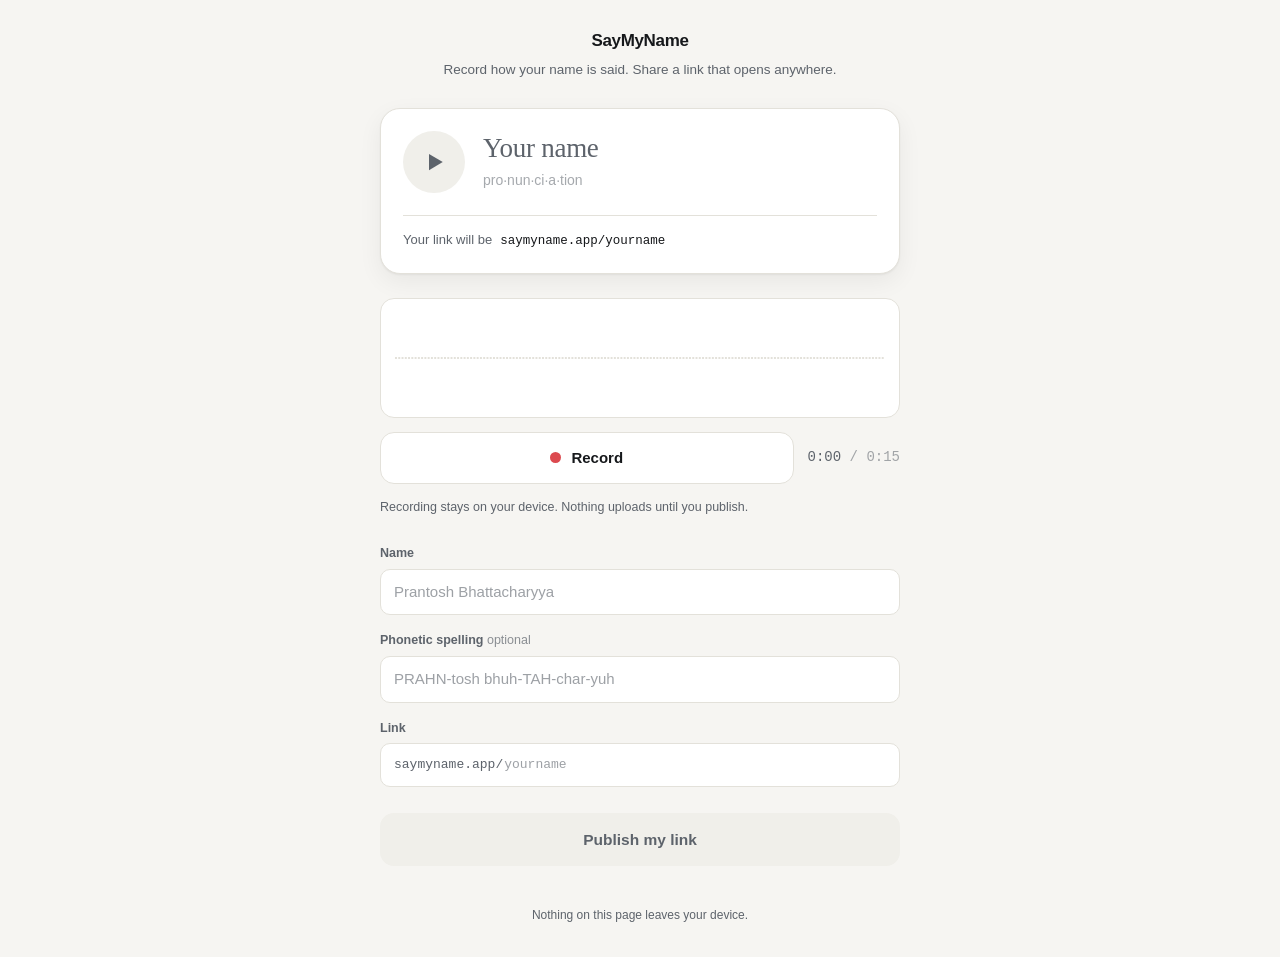
==== index.html @ 88cb08cd "Initial commit: SayMyName studio A static recording studio for name-pronunciation cards. Record, lis" ====
<!doctype html>
<html lang="en">
<head>
<meta charset="utf-8">
<meta name="viewport" content="width=device-width, initial-scale=1, viewport-fit=cover">
<title>SayMyName — say my name, properly</title>
<meta name="description" content="Record how your name is said. Share it as a link that opens anywhere.">
<link rel="stylesheet" href="styles.css">
</head>
<body>

<header class="topbar">
  <div class="wordmark">SayMyName</div>
  <p class="tagline">Record how your name is said. Share a link that opens anywhere.</p>
</header>

<main class="wrap">

  <!-- ── The artifact: what the recipient sees ─────────────────────── -->
  <section class="card" id="card" aria-label="Preview of your name card">
    <button class="card-play" id="cardPlay" type="button" aria-label="Play name" disabled>
      <svg viewBox="0 0 24 24" class="ic-play" aria-hidden="true"><path d="M8 5.5v13l11-6.5z"/></svg>
      <svg viewBox="0 0 24 24" class="ic-stop" aria-hidden="true"><rect x="7" y="7" width="10" height="10" rx="1.5"/></svg>
    </button>
    <div class="card-body">
      <div class="card-name" id="cardName">Your name</div>
      <div class="card-phonetic" id="cardPhonetic">pro·nun·ci·a·tion</div>
    </div>
    <div class="card-url">
      <span class="card-url-label">Your link will be</span>
      <span class="card-url-value">saymyname.app/<span id="cardSlug">yourname</span></span>
    </div>
  </section>

  <!-- ── The studio ────────────────────────────────────────────────── -->
  <section class="studio" aria-label="Recorder">

    <canvas id="wave" class="wave" height="120" aria-hidden="true"></canvas>

    <div class="transport">
      <button class="rec" id="recBtn" type="button">
        <span class="rec-dot" aria-hidden="true"></span>
        <span class="rec-label" id="recLabel">Record</span>
      </button>
      <div class="timer" id="timer">0:00 <span class="timer-max">/ 0:15</span></div>
    </div>

    <div class="takes" id="takes" hidden>
      <button class="ghost" id="playBtn" type="button">
        <svg viewBox="0 0 24 24" aria-hidden="true"><path d="M8 5.5v13l11-6.5z"/></svg>
        <span id="playLabel">Play</span>
      </button>
      <button class="ghost" id="discardBtn" type="button">
        <svg viewBox="0 0 24 24" aria-hidden="true"><path d="M6 7h12M9.5 7V5.5h5V7M8 7l.8 11.2a1.5 1.5 0 0 0 1.5 1.3h3.4a1.5 1.5 0 0 0 1.5-1.3L16 7" fill="none" stroke="currentColor" stroke-width="1.6" stroke-linecap="round"/></svg>
        <span>Discard</span>
      </button>
    </div>

    <p class="reassure">
      Recording stays on your device. Nothing uploads until you publish.
    </p>
  </section>

  <!-- ── The details ───────────────────────────────────────────────── -->
  <section class="fields" aria-label="Your details">
    <label class="field">
      <span class="field-label">Name</span>
      <input id="nameInput" type="text" placeholder="Prantosh Bhattacharyya" autocomplete="name" maxlength="60">
    </label>

    <label class="field">
      <span class="field-label">Phonetic spelling <em>optional</em></span>
      <input id="phoneticInput" type="text" placeholder="PRAHN-tosh bhuh-TAH-char-yuh" maxlength="80">
    </label>

    <label class="field">
      <span class="field-label">Link</span>
      <div class="slug-wrap">
        <span class="slug-prefix">saymyname.app/</span>
        <input id="slugInput" type="text" placeholder="yourname" maxlength="40" spellcheck="false" autocapitalize="off">
      </div>
    </label>
  </section>

  <div class="publish-row">
    <button class="publish" id="publishBtn" type="button" disabled>Publish my link</button>
  </div>

</main>

<footer class="foot">Nothing on this page leaves your device.</footer>

<!-- ── Publish modal ───────────────────────────────────────────────── -->
<div class="scrim" id="scrim" hidden>
  <div class="modal" role="dialog" aria-modal="true" aria-labelledby="modalTitle">
    <button class="modal-x" id="modalX" type="button" aria-label="Close">&times;</button>
    <h2 id="modalTitle">Claim your link</h2>
    <p class="modal-sub">One account keeps <strong id="modalSlug">saymyname.app/yourname</strong> yours, so you can re-record later.</p>

    <div class="providers">
      <button class="provider" type="button" data-provider="Apple">Continue with Apple</button>
      <button class="provider" type="button" data-provider="Google">Continue with Google</button>
      <button class="provider" type="button" data-provider="Email">Continue with email</button>
    </div>

    <p class="modal-note">Your recording stays on this device until you publish.</p>
    <button class="modal-back" id="modalBack" type="button">Not yet — keep listening</button>
  </div>
</div>

<div class="toast" id="toast" role="status" aria-live="polite" hidden></div>

<script src="app.js"></script>
</body>
</html>
---- styles.css ----
/* ── tokens ─────────────────────────────────────────────────────────── */
:root{
  --bg:#f6f5f2;
  --surface:#ffffff;
  --surface-2:#f0efea;
  --ink:#16181b;
  --ink-2:#5d636b;
  --line:#e3e1da;
  --green:#15a34a;
  --green-soft:#d6f0e0;
  --red:#dc4a4f;
  --shadow:0 1px 2px rgba(16,18,20,.05), 0 8px 24px rgba(16,18,20,.06);
  --radius:14px;
}
@media (prefers-color-scheme: dark){
  :root{
    --bg:#0d0e10;
    --surface:#17191d;
    --surface-2:#1f2227;
    --ink:#ececed;
    --ink-2:#9aa0a8;
    --line:#2a2e34;
    --green:#32c46b;
    --green-soft:#16321f;
    --red:#ef5c60;
    --shadow:0 1px 2px rgba(0,0,0,.4), 0 10px 30px rgba(0,0,0,.35);
  }
}

*{box-sizing:border-box}
html{-webkit-text-size-adjust:100%}
body{
  margin:0;
  background:var(--bg);
  color:var(--ink);
  font:15px/1.5 ui-sans-serif,-apple-system,BlinkMacSystemFont,"Segoe UI",Roboto,sans-serif;
  -webkit-font-smoothing:antialiased;
}

/* ── header ─────────────────────────────────────────────────────────── */
.topbar{padding:28px 20px 4px;text-align:center}
.wordmark{
  font-weight:640;letter-spacing:-.02em;font-size:17px;
}
.tagline{margin:6px 0 0;color:var(--ink-2);font-size:13.5px}

.wrap{max-width:560px;margin:0 auto;padding:24px 20px 40px}

/* ── the card (the artifact) ────────────────────────────────────────── */
.card{
  background:var(--surface);
  border:1px solid var(--line);
  border-radius:20px;
  box-shadow:var(--shadow);
  padding:22px;
  display:grid;
  grid-template-columns:auto 1fr;
  gap:18px;
  align-items:center;
}
.card-play{
  width:62px;height:62px;flex:none;
  border:0;border-radius:50%;
  background:var(--green);
  color:#fff;
  display:grid;place-items:center;
  cursor:pointer;
  transition:transform .12s ease, opacity .15s ease;
}
.card-play:hover:not(:disabled){transform:scale(1.04)}
.card-play:active:not(:disabled){transform:scale(.97)}
.card-play:disabled{background:var(--surface-2);color:var(--ink-2);cursor:default}
.card-play svg{width:30px;height:30px;fill:currentColor}
.card-play .ic-stop{display:none}
.card-play.playing .ic-play{display:none}
.card-play.playing .ic-stop{display:block}

.card-body{min-width:0}
.card-name{
  font-family:Georgia,"Iowan Old Style","Times New Roman",serif;
  font-size:27px;line-height:1.18;letter-spacing:-.01em;
  overflow-wrap:break-word;
}
.card-name.empty{color:var(--ink-2)}
.card-phonetic{
  margin-top:5px;color:var(--ink-2);font-size:14px;
  overflow-wrap:break-word;
}
.card-phonetic.empty{opacity:.55}

.card-url{
  grid-column:1 / -1;
  border-top:1px solid var(--line);
  margin-top:4px;padding-top:14px;
  display:flex;flex-wrap:wrap;gap:4px 8px;align-items:baseline;
  font-size:13px;
}
.card-url-label{color:var(--ink-2)}
.card-url-value{font-family:ui-monospace,SFMono-Regular,Menlo,monospace;font-size:12.5px}

/* ── studio ─────────────────────────────────────────────────────────── */
.studio{margin-top:24px}
.wave{
  display:block;width:100%;height:120px;
  background:var(--surface);
  border:1px solid var(--line);
  border-radius:var(--radius);
}

.transport{
  margin-top:14px;
  display:flex;align-items:center;gap:14px;
}
.rec{
  flex:1;
  display:flex;align-items:center;justify-content:center;gap:10px;
  padding:14px 18px;
  border:1px solid var(--line);
  border-radius:var(--radius);
  background:var(--surface);
  color:var(--ink);
  font:inherit;font-weight:560;
  cursor:pointer;
  transition:border-color .15s ease, background .15s ease;
}
.rec:hover{border-color:var(--ink-2)}
.rec-dot{width:11px;height:11px;border-radius:50%;background:var(--red)}
.rec.recording{border-color:var(--red)}
.rec.recording .rec-dot{animation:pulse 1.1s ease-in-out infinite}
@keyframes pulse{50%{opacity:.25}}

.timer{
  font-family:ui-monospace,SFMono-Regular,Menlo,monospace;
  font-size:14px;color:var(--ink-2);font-variant-numeric:tabular-nums;
}
.timer-max{opacity:.55}

.takes{margin-top:12px;display:flex;gap:10px}
.ghost{
  display:inline-flex;align-items:center;gap:7px;
  padding:9px 14px;
  border:1px solid var(--line);border-radius:10px;
  background:transparent;color:var(--ink);
  font:inherit;font-size:14px;cursor:pointer;
  transition:border-color .15s ease,color .15s ease;
}
.ghost:hover{border-color:var(--ink-2)}
.ghost svg{width:17px;height:17px;fill:currentColor}
#discardBtn:hover{color:var(--red);border-color:var(--red)}

.reassure{
  margin:14px 0 0;color:var(--ink-2);font-size:12.5px;line-height:1.45;
}

/* ── fields ─────────────────────────────────────────────────────────── */
.fields{margin-top:28px;display:grid;gap:16px}
.field{display:block}
.field-label{
  display:block;margin-bottom:6px;
  font-size:12.5px;font-weight:560;color:var(--ink-2);
}
.field-label em{font-style:normal;font-weight:400;opacity:.7}
.field input{
  width:100%;
  padding:11px 13px;
  border:1px solid var(--line);border-radius:10px;
  background:var(--surface);color:var(--ink);
  font:inherit;
}
.field input:focus{outline:2px solid var(--green);outline-offset:-1px;border-color:transparent}
.field input::placeholder{color:var(--ink-2);opacity:.6}

.slug-wrap{
  display:flex;align-items:center;
  border:1px solid var(--line);border-radius:10px;
  background:var(--surface);
  overflow:hidden;
}
.slug-wrap:focus-within{outline:2px solid var(--green);outline-offset:-1px}
.slug-prefix{
  padding:11px 0 11px 13px;color:var(--ink-2);
  font-family:ui-monospace,SFMono-Regular,Menlo,monospace;font-size:13px;
  white-space:nowrap;
}
.slug-wrap input{
  border:0;background:transparent;border-radius:0;
  padding-left:1px;
  font-family:ui-monospace,SFMono-Regular,Menlo,monospace;font-size:13px;
}
.slug-wrap input:focus{outline:none}

/* ── publish ────────────────────────────────────────────────────────── */
.publish-row{margin-top:26px}
.publish{
  width:100%;padding:15px;
  border:0;border-radius:var(--radius);
  background:var(--green);color:#fff;
  font:inherit;font-size:15.5px;font-weight:600;
  cursor:pointer;
  transition:opacity .15s ease,transform .12s ease;
}
.publish:hover:not(:disabled){transform:translateY(-1px)}
.publish:disabled{background:var(--surface-2);color:var(--ink-2);cursor:not-allowed}

.foot{
  text-align:center;color:var(--ink-2);font-size:12px;
  padding:0 20px 34px;
}

/* ── modal ──────────────────────────────────────────────────────────── */
.scrim{
  position:fixed;inset:0;z-index:40;
  background:rgba(10,11,13,.5);
  backdrop-filter:blur(3px);
  display:grid;place-items:center;
  padding:20px;
  animation:fade .15s ease;
}
@keyframes fade{from{opacity:0}}
.modal{
  position:relative;
  width:100%;max-width:380px;
  background:var(--surface);
  border:1px solid var(--line);
  border-radius:18px;
  box-shadow:var(--shadow);
  padding:26px 24px 20px;
  animation:rise .18s cubic-bezier(.2,.7,.3,1);
}
@keyframes rise{from{transform:translateY(10px);opacity:0}}
.modal-x{
  position:absolute;top:10px;right:12px;
  width:32px;height:32px;
  border:0;background:transparent;color:var(--ink-2);
  font-size:24px;line-height:1;cursor:pointer;border-radius:8px;
}
.modal-x:hover{color:var(--ink);background:var(--surface-2)}
.modal h2{margin:0;font-size:19px;letter-spacing:-.01em}
.modal-sub{margin:8px 0 20px;color:var(--ink-2);font-size:13.5px;line-height:1.5}
.modal-sub strong{
  color:var(--ink);font-weight:560;
  font-family:ui-monospace,SFMono-Regular,Menlo,monospace;font-size:12.5px;
}
.providers{display:grid;gap:9px}
.provider{
  padding:12px;
  border:1px solid var(--line);border-radius:10px;
  background:var(--surface);color:var(--ink);
  font:inherit;font-size:14.5px;font-weight:520;cursor:pointer;
  transition:border-color .15s ease;
}
.provider:hover{border-color:var(--ink-2)}
.modal-note{
  margin:14px 0 0;text-align:center;
  color:var(--ink-2);font-size:12px;
}
.modal-back{
  display:block;width:100%;margin-top:14px;padding:8px;
  border:0;background:transparent;color:var(--ink-2);
  font:inherit;font-size:13.5px;cursor:pointer;border-radius:8px;
}
.modal-back:hover{color:var(--ink)}

/* ── toast ──────────────────────────────────────────────────────────── */
.toast{
  position:fixed;left:50%;bottom:26px;transform:translateX(-50%) translateY(8px);
  z-index:60;
  max-width:calc(100vw - 40px);
  padding:11px 16px;
  border-radius:11px;
  background:var(--ink);color:var(--bg);
  font-size:13.5px;
  box-shadow:var(--shadow);
  opacity:0;transition:opacity .18s ease, transform .18s ease;
  pointer-events:none;
}
.toast.show{opacity:1;transform:translateX(-50%) translateY(0)}

@media (max-width:420px){
  .card{padding:18px;gap:14px}
  .card-name{font-size:23px}
  .card-play{width:54px;height:54px}
}

/* author `display` beats the UA [hidden] rule — restate it explicitly */
.scrim[hidden],
.takes[hidden],
.toast[hidden]{display:none}
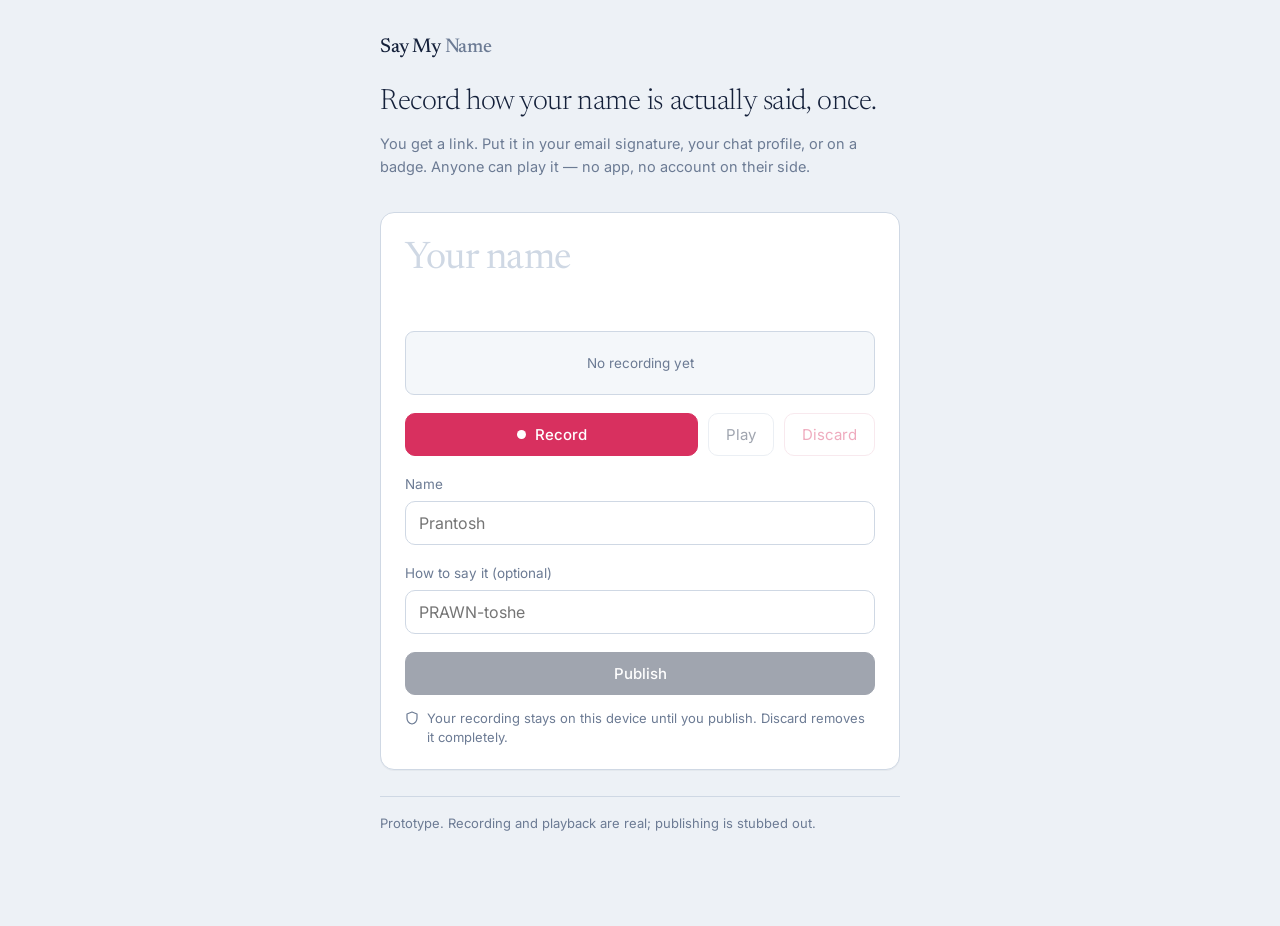
==== commit 8098435c: "Rebuild on the artifact version, and fix recording properly The earlier split-file build was replace" ====
--- a/index.html
+++ b/index.html
@@ -1,115 +1,578 @@
-<!doctype html>
+<!DOCTYPE html>
 <html lang="en">
 <head>
 <meta charset="utf-8">
-<meta name="viewport" content="width=device-width, initial-scale=1, viewport-fit=cover">
-<title>SayMyName — say my name, properly</title>
-<meta name="description" content="Record how your name is said. Share it as a link that opens anywhere.">
-<link rel="stylesheet" href="styles.css">
+<meta name="viewport" content="width=device-width, initial-scale=1">
+<title>Say My Name</title>
+<link rel="preconnect" href="https://fonts.googleapis.com">
+<link rel="preconnect" href="https://fonts.gstatic.com" crossorigin>
+<link href="https://fonts.googleapis.com/css2?family=Newsreader:opsz,wght@6..72,300;6..72,400;6..72,500&family=Inter:wght@400;500;600&display=swap" rel="stylesheet">
+<style>
+  :root{
+    --paper:#EDF1F6;
+    --ink:#14203A;
+    --ink-soft:#6C7B94;
+    --line:#CFD8E4;
+    --rec:#D8305F;
+    --live:#2E9C87;
+    --card:#FFFFFF;
+    --radius:14px;
+  }
+  *{box-sizing:border-box}
+  html,body{margin:0;padding:0}
+  body{
+    background:var(--paper);
+    color:var(--ink);
+    font-family:Inter,-apple-system,BlinkMacSystemFont,"Segoe UI",sans-serif;
+    font-size:16px;
+    line-height:1.55;
+    -webkit-font-smoothing:antialiased;
+    display:flex;
+    justify-content:center;
+    padding:32px 20px 80px;
+  }
+  .wrap{width:100%;max-width:520px}
+
+  header{margin-bottom:34px}
+  .mark{
+    font-family:Newsreader,Georgia,serif;
+    font-size:20px;
+    font-weight:500;
+    letter-spacing:-0.01em;
+  }
+  .mark span{color:var(--ink-soft)}
+  .lede{
+    font-family:Newsreader,Georgia,serif;
+    font-size:29px;
+    line-height:1.25;
+    font-weight:300;
+    margin:22px 0 0;
+    letter-spacing:-0.015em;
+    max-width:19em;
+  }
+  .sub{color:var(--ink-soft);font-size:14.5px;margin-top:12px;max-width:34em}
+
+  /* ---- the card being made ---- */
+  .card{
+    background:var(--card);
+    border:1px solid var(--line);
+    border-radius:var(--radius);
+    padding:26px 24px 22px;
+    box-shadow:0 1px 0 rgba(20,32,58,.04);
+  }
+  .card-name{
+    font-family:Newsreader,Georgia,serif;
+    font-size:38px;
+    line-height:1.1;
+    font-weight:400;
+    letter-spacing:-0.02em;
+    word-break:break-word;
+    min-height:42px;
+  }
+  .card-name.empty{color:var(--line)}
+  .card-phon{
+    font-size:15px;
+    color:var(--ink-soft);
+    margin-top:7px;
+    font-variant-numeric:tabular-nums;
+    min-height:23px;
+  }
+
+  /* ---- waveform ---- */
+  .wave-slot{
+    margin-top:20px;
+    height:64px;
+    border-radius:9px;
+    background:#F4F7FA;
+    border:1px solid var(--line);
+    display:flex;
+    align-items:center;
+    justify-content:center;
+    overflow:hidden;
+    position:relative;
+  }
+  canvas{display:block;width:100%;height:100%}
+  .wave-hint{
+    position:absolute;
+    font-size:13.5px;
+    color:var(--ink-soft);
+    padding:0 14px;
+    text-align:center;
+    line-height:1.35;
+  }
+  .timer{
+    position:absolute;right:11px;bottom:7px;
+    font-size:12px;color:var(--rec);
+    font-variant-numeric:tabular-nums;
+    opacity:0;transition:opacity .18s;
+  }
+  .timer.on{opacity:1}
+  .timer.done{color:var(--ink-soft)}
+
+  /* ---- controls ---- */
+  .row{display:flex;gap:10px;margin-top:18px;flex-wrap:wrap}
+  button{
+    font-family:inherit;font-size:15px;
+    border-radius:10px;
+    border:1px solid var(--line);
+    background:#fff;color:var(--ink);
+    padding:11px 17px;
+    cursor:pointer;
+    transition:background .14s,border-color .14s,transform .05s;
+  }
+  button:hover:not(:disabled){background:#F4F7FA}
+  button:active:not(:disabled){transform:translateY(1px)}
+  button:disabled{opacity:.4;cursor:default}
+  button:focus-visible{outline:2px solid var(--ink);outline-offset:2px}
+
+  .primary{
+    background:var(--ink);color:#fff;border-color:var(--ink);
+    flex:1;min-width:150px;font-weight:500;
+  }
+  .primary:hover:not(:disabled){background:#1E2E4E}
+  .rec{
+    background:var(--rec);border-color:var(--rec);color:#fff;
+    flex:1;min-width:150px;font-weight:500;
+    display:flex;align-items:center;justify-content:center;gap:9px;
+  }
+  .rec:hover:not(:disabled){background:#C22954}
+  .dot{width:9px;height:9px;border-radius:50%;background:#fff}
+  .rec.live .dot{animation:pulse 1.1s ease-in-out infinite}
+  @keyframes pulse{0%,100%{opacity:1}50%{opacity:.25}}
+  @media (prefers-reduced-motion:reduce){.rec.live .dot{animation:none}}
+  .quiet{color:var(--ink-soft)}
+  .danger{color:var(--rec);border-color:#EFC9D5}
+  .danger:hover:not(:disabled){background:#FDF2F5}
+
+  /* ---- fields ---- */
+  .field{margin-top:18px}
+  label{display:block;font-size:13.5px;color:var(--ink-soft);margin-bottom:6px}
+  input{
+    width:100%;font-family:inherit;font-size:16px;color:var(--ink);
+    padding:11px 13px;border:1px solid var(--line);border-radius:10px;
+    background:#fff;
+  }
+  input:focus{outline:2px solid var(--ink);outline-offset:-1px;border-color:transparent}
+  .assure{
+    font-size:13px;color:var(--ink-soft);margin-top:14px;
+    display:flex;gap:8px;align-items:flex-start;line-height:1.45;
+  }
+  .assure svg{flex:none;margin-top:2px}
+
+  .note{
+    margin-top:26px;font-size:13px;color:var(--ink-soft);
+    border-top:1px solid var(--line);padding-top:16px;
+  }
+  .toast{
+    position:fixed;left:50%;bottom:26px;transform:translateX(-50%) translateY(14px);
+    background:var(--ink);color:#fff;font-size:14px;
+    padding:11px 18px;border-radius:10px;
+    opacity:0;pointer-events:none;transition:opacity .2s,transform .2s;
+    max-width:90vw;text-align:center;
+  }
+  .toast.on{opacity:1;transform:translateX(-50%) translateY(0)}
+
+  /* ---- modal ---- */
+  .scrim{
+    position:fixed;inset:0;background:rgba(20,32,58,.42);
+    display:none;align-items:center;justify-content:center;padding:20px;
+  }
+  .scrim.on{display:flex}
+  .modal{
+    background:#fff;border-radius:var(--radius);
+    max-width:400px;width:100%;padding:26px 24px 22px;position:relative;
+  }
+  .modal h2{
+    font-family:Newsreader,Georgia,serif;font-weight:400;
+    font-size:25px;margin:0 0 8px;letter-spacing:-0.015em;
+  }
+  .modal p{margin:0;color:var(--ink-soft);font-size:14.5px}
+  .close{
+    position:absolute;top:12px;right:12px;
+    border:none;background:none;font-size:20px;color:var(--ink-soft);
+    padding:6px 10px;line-height:1;border-radius:8px;
+  }
+  .oauth{display:flex;flex-direction:column;gap:9px;margin-top:20px}
+  .oauth button{width:100%;text-align:center;font-weight:500}
+  .slug{
+    font-family:Newsreader,Georgia,serif;font-size:19px;
+    background:#F4F7FA;border:1px solid var(--line);border-radius:9px;
+    padding:11px 13px;margin-top:16px;word-break:break-all;
+  }
+  .slug em{font-style:normal;color:var(--ink-soft)}
+</style>
 </head>
 <body>
-
-<header class="topbar">
-  <div class="wordmark">SayMyName</div>
-  <p class="tagline">Record how your name is said. Share a link that opens anywhere.</p>
-</header>
-
-<main class="wrap">
-
-  <!-- ── The artifact: what the recipient sees ─────────────────────── -->
-  <section class="card" id="card" aria-label="Preview of your name card">
-    <button class="card-play" id="cardPlay" type="button" aria-label="Play name" disabled>
-      <svg viewBox="0 0 24 24" class="ic-play" aria-hidden="true"><path d="M8 5.5v13l11-6.5z"/></svg>
-      <svg viewBox="0 0 24 24" class="ic-stop" aria-hidden="true"><rect x="7" y="7" width="10" height="10" rx="1.5"/></svg>
-    </button>
-    <div class="card-body">
-      <div class="card-name" id="cardName">Your name</div>
-      <div class="card-phonetic" id="cardPhonetic">pro·nun·ci·a·tion</div>
-    </div>
-    <div class="card-url">
-      <span class="card-url-label">Your link will be</span>
-      <span class="card-url-value">saymyname.app/<span id="cardSlug">yourname</span></span>
-    </div>
-  </section>
-
-  <!-- ── The studio ────────────────────────────────────────────────── -->
-  <section class="studio" aria-label="Recorder">
-
-    <canvas id="wave" class="wave" height="120" aria-hidden="true"></canvas>
-
-    <div class="transport">
-      <button class="rec" id="recBtn" type="button">
-        <span class="rec-dot" aria-hidden="true"></span>
-        <span class="rec-label" id="recLabel">Record</span>
-      </button>
-      <div class="timer" id="timer">0:00 <span class="timer-max">/ 0:15</span></div>
-    </div>
-
-    <div class="takes" id="takes" hidden>
-      <button class="ghost" id="playBtn" type="button">
-        <svg viewBox="0 0 24 24" aria-hidden="true"><path d="M8 5.5v13l11-6.5z"/></svg>
-        <span id="playLabel">Play</span>
-      </button>
-      <button class="ghost" id="discardBtn" type="button">
-        <svg viewBox="0 0 24 24" aria-hidden="true"><path d="M6 7h12M9.5 7V5.5h5V7M8 7l.8 11.2a1.5 1.5 0 0 0 1.5 1.3h3.4a1.5 1.5 0 0 0 1.5-1.3L16 7" fill="none" stroke="currentColor" stroke-width="1.6" stroke-linecap="round"/></svg>
-        <span>Discard</span>
-      </button>
-    </div>
-
-    <p class="reassure">
-      Recording stays on your device. Nothing uploads until you publish.
-    </p>
-  </section>
-
-  <!-- ── The details ───────────────────────────────────────────────── -->
-  <section class="fields" aria-label="Your details">
-    <label class="field">
-      <span class="field-label">Name</span>
-      <input id="nameInput" type="text" placeholder="Prantosh Bhattacharyya" autocomplete="name" maxlength="60">
-    </label>
-
-    <label class="field">
-      <span class="field-label">Phonetic spelling <em>optional</em></span>
-      <input id="phoneticInput" type="text" placeholder="PRAHN-tosh bhuh-TAH-char-yuh" maxlength="80">
-    </label>
-
-    <label class="field">
-      <span class="field-label">Link</span>
-      <div class="slug-wrap">
-        <span class="slug-prefix">saymyname.app/</span>
-        <input id="slugInput" type="text" placeholder="yourname" maxlength="40" spellcheck="false" autocapitalize="off">
-      </div>
-    </label>
-  </section>
-
-  <div class="publish-row">
-    <button class="publish" id="publishBtn" type="button" disabled>Publish my link</button>
+<div class="wrap">
+
+  <header>
+    <div class="mark">Say My <span>Name</span></div>
+    <h1 class="lede">Record how your name is actually said, once.</h1>
+    <p class="sub">You get a link. Put it in your email signature, your chat profile, or on a badge. Anyone can play it — no app, no account on their side.</p>
+  </header>
+
+  <div class="card">
+    <div class="card-name empty" id="cardName">Your name</div>
+    <div class="card-phon" id="cardPhon"></div>
+
+    <div class="wave-slot">
+      <canvas id="wave" aria-hidden="true"></canvas>
+      <div class="wave-hint" id="waveHint">No recording yet</div>
+      <div class="timer" id="timer">0.0s</div>
+    </div>
+
+    <div class="row" id="controls">
+      <button class="rec" id="recBtn"><span class="dot"></span><span id="recLabel">Record</span></button>
+      <button id="playBtn" disabled>Play</button>
+      <button class="danger" id="discardBtn" disabled>Discard</button>
+    </div>
+
+    <div class="field">
+      <label for="nameIn">Name</label>
+      <input id="nameIn" placeholder="Prantosh" autocomplete="off">
+    </div>
+    <div class="field">
+      <label for="phonIn">How to say it (optional)</label>
+      <input id="phonIn" placeholder="PRAWN-toshe" autocomplete="off">
+    </div>
+
+    <div class="row">
+      <button class="primary" id="pubBtn" disabled>Publish</button>
+    </div>
+
+    <div class="assure">
+      <svg width="14" height="14" viewBox="0 0 14 14" fill="none" aria-hidden="true">
+        <path d="M7 1L12 3v4c0 3-2.2 5.3-5 6-2.8-.7-5-3-5-6V3l5-2z" stroke="#6C7B94" stroke-width="1.2" stroke-linejoin="round"/>
+      </svg>
+      <span>Your recording stays on this device until you publish. Discard removes it completely.</span>
+    </div>
   </div>
 
-</main>
-
-<footer class="foot">Nothing on this page leaves your device.</footer>
-
-<!-- ── Publish modal ───────────────────────────────────────────────── -->
-<div class="scrim" id="scrim" hidden>
-  <div class="modal" role="dialog" aria-modal="true" aria-labelledby="modalTitle">
-    <button class="modal-x" id="modalX" type="button" aria-label="Close">&times;</button>
-    <h2 id="modalTitle">Claim your link</h2>
-    <p class="modal-sub">One account keeps <strong id="modalSlug">saymyname.app/yourname</strong> yours, so you can re-record later.</p>
-
-    <div class="providers">
-      <button class="provider" type="button" data-provider="Apple">Continue with Apple</button>
-      <button class="provider" type="button" data-provider="Google">Continue with Google</button>
-      <button class="provider" type="button" data-provider="Email">Continue with email</button>
-    </div>
-
-    <p class="modal-note">Your recording stays on this device until you publish.</p>
-    <button class="modal-back" id="modalBack" type="button">Not yet — keep listening</button>
+  <p class="note">Prototype. Recording and playback are real; publishing is stubbed out.</p>
+</div>
+
+<div class="scrim" id="scrim">
+  <div class="modal" role="dialog" aria-modal="true" aria-labelledby="mTitle">
+    <button class="close" id="closeBtn" aria-label="Keep listening">&times;</button>
+    <h2 id="mTitle">Sign in to keep it</h2>
+    <p>Your recording uploads now and gets a permanent link. You can change or delete it any time.</p>
+    <div class="slug" id="slugPrev">sayit.link/<em>your-name</em></div>
+    <div class="oauth">
+      <button>Continue with Google</button>
+      <button>Continue with Apple</button>
+      <button class="quiet" id="keepBtn">Not yet — keep listening</button>
+    </div>
   </div>
 </div>
 
-<div class="toast" id="toast" role="status" aria-live="polite" hidden></div>
-
-<script src="app.js"></script>
+<div class="toast" id="toast"></div>
+
+<script>
+(function(){
+  const $ = id => document.getElementById(id);
+  const recBtn=$('recBtn'), recLabel=$('recLabel'), playBtn=$('playBtn'),
+        discardBtn=$('discardBtn'), pubBtn=$('pubBtn'), nameIn=$('nameIn'),
+        phonIn=$('phonIn'), cardName=$('cardName'), cardPhon=$('cardPhon'),
+        canvas=$('wave'), hint=$('waveHint'), timer=$('timer'),
+        scrim=$('scrim'), toastEl=$('toast');
+
+  const ctx = canvas.getContext('2d');
+  const CAP_S = 15, BARW = 3, GAP = 2;
+
+  let media, recorder, chunks=[], blob=null, url=null, audio=null;
+  let audioCtx, analyser, raf, playRaf, startAt=0, wallS=0;
+  let peaks=[], duration=0, playing=false;
+
+  function css(v){ return getComputedStyle(document.documentElement).getPropertyValue(v).trim(); }
+
+  /* ---- drawing ---------------------------------------------------- */
+
+  function fit(){
+    const r = canvas.getBoundingClientRect(), d = window.devicePixelRatio||1;
+    canvas.width = r.width*d; canvas.height = r.height*d;
+    ctx.setTransform(d,0,0,d,0,0);
+    redraw();
+  }
+  window.addEventListener('resize', fit);
+
+  function rounded(x,y,w,h,r){
+    if(ctx.roundRect){ ctx.beginPath(); ctx.roundRect(x,y,w,h,r); ctx.fill(); }
+    else ctx.fillRect(x,y,w,h);
+  }
+
+  // progress < 0 draws every bar in baseColor; otherwise bars left of the
+  // playhead are drawn in --live, so the sweep tracks the audio.
+  function bars(data, baseColor, progress){
+    const w = canvas.clientWidth, h = canvas.clientHeight;
+    ctx.clearRect(0,0,w,h);
+    if(!data.length) return;
+
+    const n = Math.max(1, Math.floor(w/(BARW+GAP)));
+    const step = data.length/n;
+    const playedTo = progress >= 0 ? progress*n : -1;
+    const live = css('--live');
+
+    for(let i=0;i<n;i++){
+      // max across the slice, so a short peak is never sampled past
+      let v=0;
+      const a=Math.floor(i*step), b=Math.max(a+1, Math.floor((i+1)*step));
+      for(let j=a;j<b && j<data.length;j++) if(data[j]>v) v=data[j];
+
+      const bh = Math.max(2, Math.min(h-8, v*(h-8)));
+      ctx.fillStyle = i < playedTo ? live : baseColor;
+      rounded(i*(BARW+GAP)+1, (h-bh)/2, BARW, bh, 1.5);
+    }
+  }
+
+  function redraw(){
+    if(!peaks.length) return;
+    if(recorder && recorder.state==='recording') bars(peaks, css('--rec'), -1);
+    else if(playing) sweep();
+    else bars(peaks, css('--ink-soft'), -1);
+  }
+
+  function clearCanvas(){ ctx.clearRect(0,0,canvas.clientWidth,canvas.clientHeight); }
+
+  /* ---- measuring the take itself ---------------------------------- */
+
+  // The bars drawn while recording come from the live mic — a meter, drawn on
+  // a wall clock. Once there is a file, measure that instead, so the picture
+  // and the sound are the same data.
+  async function measure(b){
+    let ac;
+    try{
+      ac = new (window.AudioContext||window.webkitAudioContext)();
+      const bytes = await b.arrayBuffer();
+      const decoded = await new Promise((res,rej)=>{
+        const maybe = ac.decodeAudioData(bytes, res, rej);   // older Safari is callback-only
+        if(maybe && maybe.then) maybe.then(res,rej);
+      });
+      const ch = decoded.getChannelData(0);
+      const n = 600;
+      const per = Math.max(1, Math.floor(ch.length/n));
+      const out = new Array(n);
+      let loudest = 0;
+      for(let i=0;i<n;i++){
+        let pk=0;
+        const s=i*per, e=Math.min(ch.length, s+per);
+        for(let j=s;j<e;j++){ const v = ch[j]<0 ? -ch[j] : ch[j]; if(v>pk) pk=v; }
+        out[i]=pk; if(pk>loudest) loudest=pk;
+      }
+      // normalise to the loudest moment so a quiet take reads as a shape;
+      // the floor keeps near-silence honestly flat
+      const gain = loudest > 0.02 ? 1/loudest : 0;
+      return { peaks: out.map(v=>v*gain), duration: decoded.duration };
+    }catch(e){
+      return null;
+    }finally{
+      if(ac && ac.state!=='closed') ac.close();
+    }
+  }
+
+  /* ---- recording --------------------------------------------------- */
+
+  function toast(msg){
+    toastEl.textContent = msg;
+    toastEl.classList.add('on');
+    clearTimeout(toastEl._t);
+    toastEl._t = setTimeout(()=>toastEl.classList.remove('on'), 2200);
+  }
+
+  function showHint(msg){
+    hint.style.display='block';
+    hint.textContent = msg;
+  }
+
+  function sync(){
+    const hasAudio = !!blob, hasName = nameIn.value.trim().length>0;
+    playBtn.disabled = !hasAudio;
+    discardBtn.disabled = !hasAudio;
+    pubBtn.disabled = !(hasAudio && hasName);
+  }
+
+  async function start(){
+    stopPlayback();
+    try{
+      // Plain constraints on purpose. autoGainControl in particular will ride
+      // the gain up through the quiet parts and hand back audible hiss.
+      media = await navigator.mediaDevices.getUserMedia({audio:true});
+    }catch(e){
+      showHint(e && e.name==='NotAllowedError'
+        ? 'Microphone blocked. Allow access and try again.'
+        : 'No microphone available.');
+      return;
+    }
+
+    chunks=[]; peaks=[]; duration=0;
+
+    audioCtx = new (window.AudioContext||window.webkitAudioContext)();
+    // awaiting getUserMedia can cost us the user-gesture context, which leaves
+    // the AudioContext suspended and the analyser reading pure silence
+    if(audioCtx.state==='suspended'){ try{ await audioCtx.resume(); }catch(e){} }
+    analyser = audioCtx.createAnalyser();
+    analyser.fftSize = 1024;
+    audioCtx.createMediaStreamSource(media).connect(analyser);
+
+    // No mimeType: the browser's own default is the best-supported path on
+    // each engine, and forcing one is how you end up with an unplayable file.
+    recorder = new MediaRecorder(media);
+    recorder.ondataavailable = e => { if(e.data && e.data.size) chunks.push(e.data); };
+    recorder.onstop = () => { release(); finish(); };
+    recorder.start(250);   // flush periodically, so a failed final flush costs only the tail
+
+    startAt = performance.now();
+    hint.style.display='none';
+    timer.classList.add('on');
+    timer.classList.remove('done');
+    recBtn.classList.add('live');
+    recLabel.textContent = 'Stop';
+    playBtn.disabled = true; discardBtn.disabled = true; pubBtn.disabled = true;
+    loop();
+  }
+
+  function loop(){
+    const buf = new Uint8Array(analyser.fftSize);
+    analyser.getByteTimeDomainData(buf);
+    let sum=0;
+    for(let i=0;i<buf.length;i++){ const d=(buf[i]-128)/128; sum+=d*d; }
+    peaks.push(Math.min(1, Math.sqrt(sum/buf.length)*3.4));
+    if(peaks.length>260) peaks.shift();
+
+    bars(peaks, css('--rec'), -1);
+    const secs = (performance.now()-startAt)/1000;
+    timer.textContent = secs.toFixed(1)+'s';
+    if(secs >= CAP_S){ stop(); return; }
+    raf = requestAnimationFrame(loop);
+  }
+
+  function stop(){
+    if(!recorder || recorder.state!=='recording') return;
+    cancelAnimationFrame(raf);
+    wallS = (performance.now()-startAt)/1000;
+    // Only ask the recorder to stop. Tearing the mic and the AudioContext down
+    // here would cut the final flush off mid-write; that happens in onstop.
+    recorder.stop();
+  }
+
+  function release(){
+    if(media){ media.getTracks().forEach(t=>t.stop()); media=null; }
+    if(audioCtx && audioCtx.state!=='closed'){ audioCtx.close(); audioCtx=null; }
+  }
+
+  async function finish(){
+    recBtn.classList.remove('live');
+    recLabel.textContent = 'Record again';
+
+    blob = new Blob(chunks, {type: (recorder && recorder.mimeType) || ''});
+    if(!blob.size){
+      blob = null;
+      peaks = [];
+      clearCanvas();
+      timer.classList.remove('on');
+      recLabel.textContent = 'Record';
+      showHint('Nothing was captured. Check the input device and try again.');
+      sync();
+      return;
+    }
+
+    if(url) URL.revokeObjectURL(url);
+    url = URL.createObjectURL(blob);
+    audio = new Audio(url);
+    audio.onended = stopPlayback;
+
+    const m = await measure(blob);
+    if(m && m.duration > 0){
+      peaks = m.peaks;
+      duration = m.duration;
+    }else{
+      duration = wallS;   // undecodable: keep the live meter and the wall clock
+    }
+
+    timer.textContent = duration.toFixed(1)+'s';
+    timer.classList.add('on','done');
+    bars(peaks, css('--ink-soft'), -1);
+    sync();
+  }
+
+  /* ---- playback ----------------------------------------------------- */
+
+  // MediaRecorder webm commonly reports Infinity until it has been seeked, so
+  // fall back to the duration decoded from the samples — never the wall clock.
+  function playLength(){
+    return (audio && isFinite(audio.duration) && audio.duration>0) ? audio.duration : duration;
+  }
+
+  function sweep(){
+    const d = playLength();
+    bars(peaks, css('--ink-soft'), d>0 ? Math.min(1, audio.currentTime/d) : 0);
+    if(playing) playRaf = requestAnimationFrame(sweep);
+  }
+
+  function stopPlayback(){
+    cancelAnimationFrame(playRaf);
+    if(audio){ audio.pause(); audio.currentTime = 0; }
+    playing = false;
+    playBtn.textContent = 'Play';
+    if(peaks.length) bars(peaks, css('--ink-soft'), -1);
+  }
+
+  playBtn.addEventListener('click', ()=>{
+    if(!audio) return;
+    if(playing){ stopPlayback(); return; }
+    audio.currentTime = 0;
+    audio.play().then(()=>{
+      playing = true;
+      playBtn.textContent = 'Stop';
+      sweep();
+    }).catch(()=> toast('Could not play that take.'));
+  });
+
+  /* ---- wiring ------------------------------------------------------- */
+
+  nameIn.addEventListener('input', ()=>{
+    const v = nameIn.value.trim();
+    cardName.textContent = v || 'Your name';
+    cardName.classList.toggle('empty', !v);
+    sync();
+  });
+  phonIn.addEventListener('input', ()=>{ cardPhon.textContent = phonIn.value.trim(); });
+
+  recBtn.addEventListener('click', ()=>{
+    if(recorder && recorder.state==='recording') stop(); else start();
+  });
+
+  discardBtn.addEventListener('click', ()=>{
+    stopPlayback();
+    if(url) URL.revokeObjectURL(url);
+    blob=null; url=null; audio=null; chunks=[]; peaks=[]; duration=0;
+    clearCanvas();
+    timer.classList.remove('on','done');
+    showHint('No recording yet');
+    recLabel.textContent='Record';
+    sync();
+    toast('Deleted. Nothing was ever uploaded.');
+  });
+
+  pubBtn.addEventListener('click', ()=>{
+    const slug = nameIn.value.trim().toLowerCase().replace(/[^a-z0-9]+/g,'-').replace(/^-|-$/g,'');
+    $('slugPrev').innerHTML = 'sayit.link/' + (slug || '<em>your-name</em>');
+    scrim.classList.add('on');
+    $('closeBtn').focus();
+  });
+
+  function dismiss(){ scrim.classList.remove('on'); pubBtn.focus(); }
+  $('closeBtn').addEventListener('click', dismiss);
+  $('keepBtn').addEventListener('click', dismiss);
+  scrim.addEventListener('click', e => { if(e.target===scrim) dismiss(); });
+  document.addEventListener('keydown', e => { if(e.key==='Escape' && scrim.classList.contains('on')) dismiss(); });
+
+  window.addEventListener('beforeunload', e => {
+    if(blob){ e.preventDefault(); e.returnValue=''; }
+  });
+
+  fit();
+  sync();
+})();
+</script>
 </body>
 </html>
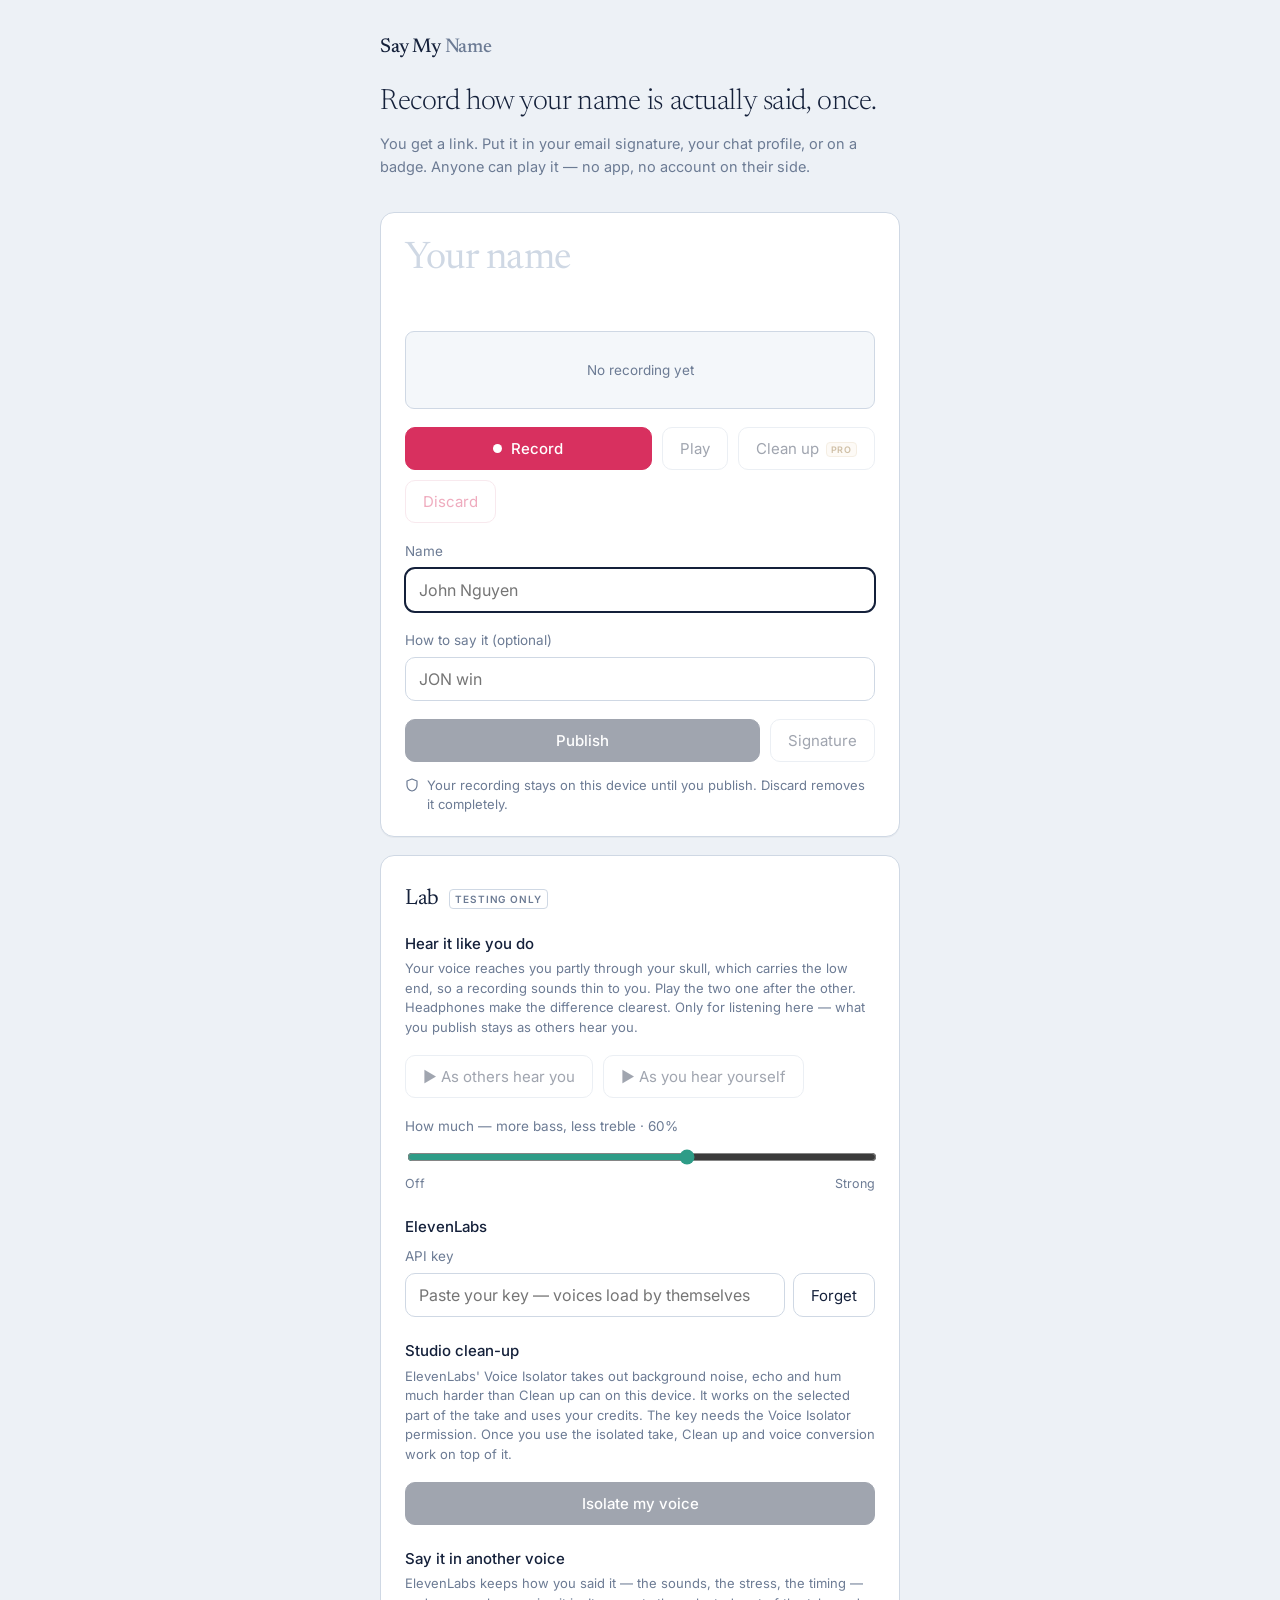
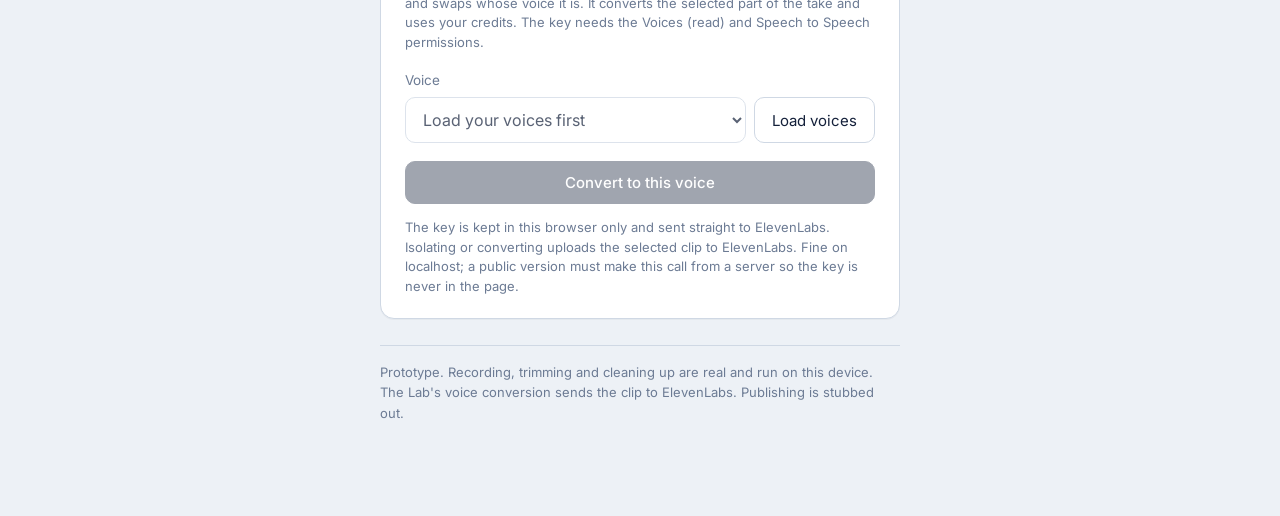
==== commit 6fffb2d1: "Add the Lab, test publishing, and a live meter that sees speech - Lab: "Hear it like you do" A/B pla" ====
--- a/index.html
+++ b/index.html
@@ -15,6 +15,7 @@
     --line:#CFD8E4;
     --rec:#D8305F;
     --live:#2E9C87;
+    --pro:#8A6224;
     --card:#FFFFFF;
     --radius:14px;
   }
@@ -81,7 +82,8 @@
   /* ---- waveform ---- */
   .wave-slot{
     margin-top:20px;
-    height:64px;
+    height:78px;
+    touch-action:none;
     border-radius:9px;
     background:#F4F7FA;
     border:1px solid var(--line);
@@ -108,6 +110,37 @@
   }
   .timer.on{opacity:1}
   .timer.done{color:var(--ink-soft)}
+
+  .selinfo{
+    display:flex;align-items:center;justify-content:space-between;gap:10px;
+    margin-top:8px;font-size:12.5px;color:var(--ink-soft);
+    font-variant-numeric:tabular-nums;
+  }
+  .selinfo[hidden]{display:none}
+  .linkbtn{
+    border:none;background:none;padding:2px 0;
+    color:var(--ink);font-size:12.5px;text-decoration:underline;
+    text-underline-offset:2px;cursor:pointer;flex:none;
+  }
+  .linkbtn:hover{background:none;color:var(--live)}
+  .linkbtn[hidden]{display:none}
+  #enhanceBtn.on{border-color:var(--live);color:var(--live)}
+  .pro{
+    display:inline-block;
+    margin-left:7px;
+    font-size:9px;font-weight:600;letter-spacing:.09em;text-transform:uppercase;
+    color:var(--pro);background:#FBF4E9;
+    border:1px solid #E7D6BB;border-radius:4px;
+    padding:2px 4px 1px;
+    vertical-align:1.5px;line-height:1.2;
+  }
+  .pro[hidden]{display:none}
+  .upsell{
+    margin:14px 0 0;font-size:13px;color:var(--ink-soft);line-height:1.5;
+  }
+  .upsell .pro{margin-left:0;margin-right:6px}
+  .upsell strong{color:var(--ink);font-weight:500}
+  .upsell[hidden]{display:none}
 
   /* ---- controls ---- */
   .row{display:flex;gap:10px;margin-top:18px;flex-wrap:wrap}
@@ -200,6 +233,53 @@
     padding:11px 13px;margin-top:16px;word-break:break-all;
   }
   .slug em{font-style:normal;color:var(--ink-soft)}
+  .modal.wide{max-width:470px;max-height:90vh;overflow-y:auto}
+  .sublabel{
+    display:block;margin:16px 0 6px;
+    font-size:12.5px;color:var(--ink-soft);
+  }
+  .modal textarea{
+    width:100%;font-family:ui-monospace,SFMono-Regular,Menlo,monospace;
+    font-size:12px;line-height:1.5;color:var(--ink);
+    padding:10px 12px;border:1px solid var(--line);border-radius:9px;
+    background:#F4F7FA;resize:vertical;
+  }
+  .modal textarea:focus{outline:2px solid var(--ink);outline-offset:-1px}
+  .sigprev{
+    margin-top:16px;padding:14px;
+    border:1px dashed var(--line);border-radius:9px;
+    background:#fff;font-size:15px;
+  }
+  .sigprev a{text-decoration:none;font-size:17px}
+  .modal .field{margin-top:16px}
+
+  /* ---- lab ---- */
+  .lab{margin-top:18px}
+  .lab-head{
+    font-family:Newsreader,Georgia,serif;font-size:22px;font-weight:400;
+    letter-spacing:-0.015em;display:flex;align-items:center;gap:10px;
+  }
+  .lab-tag{
+    font-family:Inter,sans-serif;font-size:10px;font-weight:600;
+    letter-spacing:.09em;text-transform:uppercase;color:var(--ink-soft);
+    border:1px solid var(--line);border-radius:4px;padding:2px 5px 1px;
+  }
+  .lab-sub{font-weight:500;font-size:15px;margin-top:22px}
+  .quietline{font-size:13px;color:var(--ink-soft);line-height:1.5;margin:4px 0 0}
+  .inline{display:flex;gap:8px}
+  .inline input,.inline select{flex:1;min-width:0}
+  .inline button{flex:none}
+  select{
+    width:100%;font-family:inherit;font-size:16px;color:var(--ink);
+    padding:11px 13px;border:1px solid var(--line);border-radius:10px;background:#fff;
+  }
+  select:focus{outline:2px solid var(--ink);outline-offset:-1px;border-color:transparent}
+  #useVoiceBtn.on,#useIsoBtn.on{background:#fff;color:var(--live);border-color:var(--live)}
+  #labStatus:empty,#isoStatus:empty{display:none}
+  input[type=range]{padding:0;border:none;background:none;accent-color:var(--live);height:24px}
+  input[type=range]:focus{outline:none}
+  input[type=range]:focus-visible{outline:2px solid var(--ink);outline-offset:2px}
+  .amt{display:flex;justify-content:space-between;font-size:12.5px;color:var(--ink-soft);margin-top:-2px}
 </style>
 </head>
 <body>
@@ -221,24 +301,36 @@
       <div class="timer" id="timer">0.0s</div>
     </div>
 
+    <div class="selinfo" id="selInfo" hidden>
+      <span id="selText">&nbsp;</span>
+      <button class="linkbtn" id="fullBtn" hidden>Use full clip</button>
+    </div>
+
     <div class="row" id="controls">
       <button class="rec" id="recBtn"><span class="dot"></span><span id="recLabel">Record</span></button>
-      <button id="playBtn" disabled>Play</button>
+      <button id="playBtn" data-label="Play" disabled>Play</button>
+      <button id="enhanceBtn" disabled><span id="enhanceLabel">Clean up</span><span class="pro" id="enhancePro">Pro</span></button>
       <button class="danger" id="discardBtn" disabled>Discard</button>
     </div>
 
     <div class="field">
       <label for="nameIn">Name</label>
-      <input id="nameIn" placeholder="Prantosh" autocomplete="off">
+      <input id="nameIn" placeholder="John Nguyen" autocomplete="off">
     </div>
     <div class="field">
       <label for="phonIn">How to say it (optional)</label>
-      <input id="phonIn" placeholder="PRAWN-toshe" autocomplete="off">
+      <input id="phonIn" placeholder="JON win" autocomplete="off">
     </div>
 
     <div class="row">
       <button class="primary" id="pubBtn" disabled>Publish</button>
-    </div>
+      <button id="sigBtn" disabled>Signature</button>
+    </div>
+
+    <p class="upsell" id="upsell" hidden>
+      <span class="pro">Pro</span> Clean up is part of Pro — free while this is a prototype.
+      Flip between <strong>Original</strong> and <strong>Clean up</strong> to hear what it does.
+    </p>
 
     <div class="assure">
       <svg width="14" height="14" viewBox="0 0 14 14" fill="none" aria-hidden="true">
@@ -248,7 +340,73 @@
     </div>
   </div>
 
-  <p class="note">Prototype. Recording and playback are real; publishing is stubbed out.</p>
+  <section class="card lab" aria-labelledby="labTitle">
+    <div class="lab-head" id="labTitle">Lab <span class="lab-tag">Testing only</span></div>
+
+    <div class="lab-sub" style="margin-top:16px">Hear it like you do</div>
+    <p class="quietline">Your voice reaches you partly through your skull, which carries the low end, so a recording sounds thin to you. Play the two one after the other. Headphones make the difference clearest. Only for listening here — what you publish stays as others hear you.</p>
+    <div class="row">
+      <button id="asOthersBtn" data-label="&#9654; As others hear you" disabled>&#9654; As others hear you</button>
+      <button id="asYouBtn" data-label="&#9654; As you hear yourself" disabled>&#9654; As you hear yourself</button>
+    </div>
+    <div class="field">
+      <label for="selfAmt">How much — more bass, less treble <span id="selfAmtOut"></span></label>
+      <input type="range" id="selfAmt" min="0" max="100" value="60">
+      <div class="amt"><span>Off</span><span>Strong</span></div>
+    </div>
+
+    <div class="lab-sub">ElevenLabs</div>
+    <div class="field" style="margin-top:8px">
+      <label for="keyIn">API key</label>
+      <div class="inline">
+        <input id="keyIn" type="password" placeholder="Paste your key — voices load by themselves" autocomplete="off" spellcheck="false" autocapitalize="off">
+        <button id="forgetKeyBtn">Forget</button>
+      </div>
+    </div>
+
+    <div class="lab-sub">Studio clean-up</div>
+    <p class="quietline">ElevenLabs' Voice Isolator takes out background noise, echo and hum much harder than Clean up can on this device. It works on the selected part of the take and uses your credits. The key needs the Voice Isolator permission. Once you use the isolated take, Clean up and voice conversion work on top of it.</p>
+    <div class="row">
+      <button class="primary" id="isoBtn" disabled>Isolate my voice</button>
+    </div>
+    <div id="isoOut" hidden>
+      <div class="row">
+        <button id="playIsoBtn" data-label="&#9654; Isolated">&#9654; Isolated</button>
+        <button id="playPreIsoBtn" data-label="&#9654; Before">&#9654; Before</button>
+      </div>
+      <div class="row">
+        <button id="useIsoBtn">Use the isolated take</button>
+      </div>
+    </div>
+    <p class="quietline" id="isoStatus" role="status"></p>
+
+    <div class="lab-sub">Say it in another voice</div>
+    <p class="quietline">ElevenLabs keeps how you said it — the sounds, the stress, the timing — and swaps whose voice it is. It converts the selected part of the take and uses your credits. The key needs the Voices (read) and Speech to Speech permissions.</p>
+
+    <div class="field">
+      <label for="voiceSel">Voice</label>
+      <div class="inline">
+        <select id="voiceSel" disabled><option value="">Load your voices first</option></select>
+        <button id="loadVoicesBtn">Load voices</button>
+      </div>
+    </div>
+    <div class="row">
+      <button class="primary" id="voiceBtn" disabled>Convert to this voice</button>
+    </div>
+    <div id="voiceOut" hidden>
+      <div class="row">
+        <button id="playAiBtn" data-label="&#9654; AI voice">&#9654; AI voice</button>
+        <button id="playMineBtn" data-label="&#9654; My voice">&#9654; My voice</button>
+      </div>
+      <div class="row">
+        <button id="useVoiceBtn">Use the AI voice for my link</button>
+      </div>
+    </div>
+    <p class="quietline" id="labStatus" role="status"></p>
+    <p class="quietline" style="margin-top:14px">The key is kept in this browser only and sent straight to ElevenLabs. Isolating or converting uploads the selected clip to ElevenLabs. Fine on localhost; a public version must make this call from a server so the key is never in the page.</p>
+  </section>
+
+  <p class="note">Prototype. Recording, trimming and cleaning up are real and run on this device. The Lab's voice conversion sends the clip to ElevenLabs. Publishing is stubbed out.</p>
 </div>
 
 <div class="scrim" id="scrim">
@@ -262,6 +420,42 @@
       <button>Continue with Apple</button>
       <button class="quiet" id="keepBtn">Not yet — keep listening</button>
     </div>
+    <p class="quietline" style="margin-top:18px;border-top:1px solid var(--line);padding-top:14px">
+      <strong style="font-weight:500;color:var(--ink)">Testing:</strong> sign-in is not built yet.
+      Download the card instead, then run <code>node publish.js</code> on the file to put it on your domain.
+      It holds exactly the part inside the selection window.
+    </p>
+    <div class="oauth" style="margin-top:10px">
+      <button id="exportBtn">Download for publishing</button>
+    </div>
+  </div>
+</div>
+
+<div class="scrim" id="sigScrim">
+  <div class="modal wide" role="dialog" aria-modal="true" aria-labelledby="sigTitle">
+    <button class="close" id="sigClose" aria-label="Close">&times;</button>
+    <h2 id="sigTitle">Put it in your signature</h2>
+    <p>A speaker your reader can click. It opens the audio file itself rather than a page, and browsers start playing a file like that on their own — so there is nothing to load and nothing to tap.</p>
+
+    <div class="field">
+      <label for="baseIn">Where the file will live</label>
+      <input id="baseIn" value="http://localhost:8000" spellcheck="false" autocapitalize="off">
+    </div>
+
+    <div class="sigprev" id="sigPrev"></div>
+
+    <label class="sublabel" for="sigHtml">HTML, for the Outlook signature editor</label>
+    <textarea id="sigHtml" readonly rows="3" spellcheck="false"></textarea>
+
+    <label class="sublabel" for="sigUrl">Plain link, for Teams, LinkedIn or a QR code</label>
+    <textarea id="sigUrl" readonly rows="2" spellcheck="false"></textarea>
+
+    <div class="oauth">
+      <button id="copyHtmlBtn">Copy the HTML</button>
+      <button id="saveAudioBtn">Save the audio file</button>
+      <button class="quiet" id="sigDone">Done</button>
+    </div>
+    <p class="modal-note" id="sigNote"></p>
   </div>
 </div>
 
@@ -271,27 +465,59 @@
 (function(){
   const $ = id => document.getElementById(id);
   const recBtn=$('recBtn'), recLabel=$('recLabel'), playBtn=$('playBtn'),
-        discardBtn=$('discardBtn'), pubBtn=$('pubBtn'), nameIn=$('nameIn'),
-        phonIn=$('phonIn'), cardName=$('cardName'), cardPhon=$('cardPhon'),
+        enhanceBtn=$('enhanceBtn'), enhanceLabel=$('enhanceLabel'),
+        enhancePro=$('enhancePro'), upsell=$('upsell'),
+        discardBtn=$('discardBtn'), pubBtn=$('pubBtn'),
+        sigBtn=$('sigBtn'), nameIn=$('nameIn'), phonIn=$('phonIn'),
+        cardName=$('cardName'), cardPhon=$('cardPhon'),
         canvas=$('wave'), hint=$('waveHint'), timer=$('timer'),
-        scrim=$('scrim'), toastEl=$('toast');
-
+        selInfo=$('selInfo'), selText=$('selText'), fullBtn=$('fullBtn'),
+        scrim=$('scrim'), toastEl=$('toast'),
+        asOthersBtn=$('asOthersBtn'), asYouBtn=$('asYouBtn'),
+        keyIn=$('keyIn'), voiceSel=$('voiceSel'), loadVoicesBtn=$('loadVoicesBtn'),
+        voiceBtn=$('voiceBtn'), labStatus=$('labStatus'), voiceOut=$('voiceOut'),
+        playAiBtn=$('playAiBtn'), playMineBtn=$('playMineBtn'), useVoiceBtn=$('useVoiceBtn'),
+        isoBtn=$('isoBtn'), isoOut=$('isoOut'), isoStatus=$('isoStatus'),
+        playIsoBtn=$('playIsoBtn'), playPreIsoBtn=$('playPreIsoBtn'), useIsoBtn=$('useIsoBtn');
+
+  const slot = canvas.parentElement;
   const ctx = canvas.getContext('2d');
-  const CAP_S = 15, BARW = 3, GAP = 2;
-
-  let media, recorder, chunks=[], blob=null, url=null, audio=null;
-  let audioCtx, analyser, raf, playRaf, startAt=0, wallS=0;
-  let peaks=[], duration=0, playing=false;
+  const CAP_S = 15, BARW = 3, GAP = 2, MIN_SEL_S = 0.12, GRAB_PX = 14;
+
+  let media, recorder, chunks=[], audioCtx, analyser, raf, playRaf, startAt=0, wallS=0;
+  let livePeaks=[], micLive=false, micAt=0;
+  let ac=null, srcNode=null, headStartedAt=0, headOffset=0;
+  let take=null;        // {blob,buffer,peaks,duration} — what plays and publishes
+  let origin=null;      // the take as recorded, kept so Enhance can be undone
+  let originSel=[0,1];
+  let selA=0, selB=1, enhanced=false, playing=false, busy=false;
+  // the cleaned result is kept, so flipping Original <-> Clean up is instant
+  // rather than a re-render each time; that flip is the whole demonstration
+  let cleanTake=null, cleanSel=null, everCleaned=false;
+  // Lab: the take in another voice. Conversion costs credits, so the result is
+  // cached against exactly what was sent, and flipping back to it is free.
+  let voiced=false, voiceTake=null, voiceKey='', voiceSrc=null, beforeVoice=null, sentAway=false, converting=false;
+  // Several buttons can play. Whichever started it shows Stop; the playhead is
+  // drawn only when what is playing is the take the waveform shows.
+  let activeBtn=null, headShown=false;
+  // Lab: the take through ElevenLabs' isolator. Using it makes it the original,
+  // so Clean up and conversion build on it; preIso is how to get back.
+  let isoTake=null, isoSrc=null, isoKey='', isoUsed=false, preIso=null, isolating=false;
 
   function css(v){ return getComputedStyle(document.documentElement).getPropertyValue(v).trim(); }
 
-  /* ---- drawing ---------------------------------------------------- */
+  function playCtx(){
+    if(!ac || ac.state==='closed') ac = new (window.AudioContext||window.webkitAudioContext)();
+    return ac;
+  }
+
+  /* ---- drawing ------------------------------------------------------ */
 
   function fit(){
     const r = canvas.getBoundingClientRect(), d = window.devicePixelRatio||1;
     canvas.width = r.width*d; canvas.height = r.height*d;
     ctx.setTransform(d,0,0,d,0,0);
-    redraw();
+    paint();
   }
   window.addEventListener('resize', fit);
 
@@ -300,9 +526,9 @@
     else ctx.fillRect(x,y,w,h);
   }
 
-  // progress < 0 draws every bar in baseColor; otherwise bars left of the
-  // playhead are drawn in --live, so the sweep tracks the audio.
-  function bars(data, baseColor, progress){
+  // progress < 0 draws no playhead. Bars outside the selection are drawn faint,
+  // so the window reads as the part of the clip that counts.
+  function bars(data, baseColor, progress, showSel){
     const w = canvas.clientWidth, h = canvas.clientHeight;
     ctx.clearRect(0,0,w,h);
     if(!data.length) return;
@@ -310,92 +536,334 @@
     const n = Math.max(1, Math.floor(w/(BARW+GAP)));
     const step = data.length/n;
     const playedTo = progress >= 0 ? progress*n : -1;
-    const live = css('--live');
+    const live = css('--live'), faint = css('--line');
 
     for(let i=0;i<n;i++){
-      // max across the slice, so a short peak is never sampled past
       let v=0;
       const a=Math.floor(i*step), b=Math.max(a+1, Math.floor((i+1)*step));
       for(let j=a;j<b && j<data.length;j++) if(data[j]>v) v=data[j];
 
-      const bh = Math.max(2, Math.min(h-8, v*(h-8)));
-      ctx.fillStyle = i < playedTo ? live : baseColor;
+      const frac = (i+0.5)/n;
+      const inSel = !showSel || (frac>=selA && frac<=selB);
+      const bh = Math.max(2, Math.min(h-10, v*(h-10)));
+      ctx.fillStyle = !inSel ? faint : (i < playedTo ? live : baseColor);
       rounded(i*(BARW+GAP)+1, (h-bh)/2, BARW, bh, 1.5);
     }
-  }
-
-  function redraw(){
-    if(!peaks.length) return;
-    if(recorder && recorder.state==='recording') bars(peaks, css('--rec'), -1);
-    else if(playing) sweep();
-    else bars(peaks, css('--ink-soft'), -1);
+
+    if(showSel && (selA>0 || selB<1)){
+      // A wash over what is excluded, so it never reads as part of the clip.
+      // Faint bars alone were too easy to mistake for quiet audio that ought
+      // to be playing, which makes the sound look like it does not match.
+      ctx.fillStyle = 'rgba(244,247,250,.72)';
+      if(selA > 0) ctx.fillRect(0, 0, selA*w, h);
+      if(selB < 1) ctx.fillRect(selB*w, 0, w - selB*w, h);
+      handles(w,h);
+    }
+  }
+
+  function handles(w,h){
+    ctx.fillStyle = css('--ink');
+    for(const f of [selA, selB]){
+      const x = Math.max(1, Math.min(w-3, f*w - 1));
+      ctx.fillRect(x, 4, 2, h-8);
+      rounded(x-2, h/2-9, 6, 18, 3);
+    }
+  }
+
+  // Draws one frame and never schedules another, so a resize mid-playback
+  // cannot leave a second animation loop running behind the first.
+  function paint(){
+    if(recorder && recorder.state==='recording'){ bars(livePeaks, css('--rec'), -1, false); return; }
+    if(!take){ ctx.clearRect(0,0,canvas.clientWidth,canvas.clientHeight); return; }
+    bars(take.peaks, css('--ink-soft'), playing && headShown ? headFrac() : -1, true);
   }
 
   function clearCanvas(){ ctx.clearRect(0,0,canvas.clientWidth,canvas.clientHeight); }
 
-  /* ---- measuring the take itself ---------------------------------- */
-
-  // The bars drawn while recording come from the live mic — a meter, drawn on
-  // a wall clock. Once there is a file, measure that instead, so the picture
-  // and the sound are the same data.
-  async function measure(b){
-    let ac;
-    try{
-      ac = new (window.AudioContext||window.webkitAudioContext)();
-      const bytes = await b.arrayBuffer();
-      const decoded = await new Promise((res,rej)=>{
+  /* ---- measuring ----------------------------------------------------- */
+
+  function decode(b){
+    const ac = new (window.AudioContext||window.webkitAudioContext)();
+    return b.arrayBuffer()
+      .then(bytes => new Promise((res,rej)=>{
         const maybe = ac.decodeAudioData(bytes, res, rej);   // older Safari is callback-only
         if(maybe && maybe.then) maybe.then(res,rej);
-      });
-      const ch = decoded.getChannelData(0);
-      const n = 600;
-      const per = Math.max(1, Math.floor(ch.length/n));
-      const out = new Array(n);
-      let loudest = 0;
-      for(let i=0;i<n;i++){
-        let pk=0;
-        const s=i*per, e=Math.min(ch.length, s+per);
-        for(let j=s;j<e;j++){ const v = ch[j]<0 ? -ch[j] : ch[j]; if(v>pk) pk=v; }
-        out[i]=pk; if(pk>loudest) loudest=pk;
-      }
-      // normalise to the loudest moment so a quiet take reads as a shape;
-      // the floor keeps near-silence honestly flat
-      const gain = loudest > 0.02 ? 1/loudest : 0;
-      return { peaks: out.map(v=>v*gain), duration: decoded.duration };
-    }catch(e){
-      return null;
-    }finally{
-      if(ac && ac.state!=='closed') ac.close();
-    }
-  }
-
-  /* ---- recording --------------------------------------------------- */
+      }))
+      .then(d => { if(ac.state!=='closed') ac.close(); return d; },
+            e => { if(ac.state!=='closed') ac.close(); throw e; });
+  }
+
+  // RMS per bucket, not true peak: these bars are a loudness display, so a
+  // single-sample click should not tower over a spoken syllable. Bucket bounds
+  // are computed from the exact length, so the bars span the whole clip and
+  // not merely the first floor(len/600)*600 samples of it.
+  function peaksFrom(ch){
+    const n = 600, out = new Array(n);
+    for(let i=0;i<n;i++){
+      const s = Math.floor(i*ch.length/n), e = Math.max(s+1, Math.floor((i+1)*ch.length/n));
+      let sum=0;
+      for(let j=s;j<e && j<ch.length;j++){ const v=ch[j]; sum += v*v; }
+      out[i] = Math.sqrt(sum/Math.max(1, Math.min(e,ch.length)-s));
+    }
+    return shape(out);
+  }
+
+  // Room tone lands as a low, near-constant band under every bucket. Measure it
+  // off the quiet end of the clip and subtract it, so silence draws flat.
+  function shape(raw){
+    const sorted = [...raw].sort((a,b)=>a-b);
+    const at = q => sorted[Math.min(sorted.length-1, Math.floor(sorted.length*q))];
+    const floor = at(0.20);
+    const ceiling = at(0.98);   // ignore one stray pop setting the whole scale
+
+    // If the clip is loud end to end there is no floor to find, and gating it
+    // would eat real signal. Only gate when a quiet band actually exists.
+    const gate = floor < ceiling*0.5 ? floor*1.6 : 0;
+    const span = Math.max(1e-6, ceiling - gate);
+
+    const lifted = raw.map(v =>
+      Math.pow(Math.min(1, Math.max(0, v - gate)/span), 0.65));
+
+    return lifted.map((v,i,a) => {
+      const prev = i>0 ? a[i-1] : v, next = i<a.length-1 ? a[i+1] : v;
+      return (prev + 2*v + next)/4;
+    });
+  }
+
+  // Where the speech is, skipping the click a microphone commonly emits in the
+  // first moments after the stream opens.
+  //
+  // Two thresholds, not one. A single threshold high enough to ignore room tone
+  // is also high enough to cut the quiet ends of a word — the breath before the
+  // first consonant, and trailing fricatives like the "-sh" of Prantosh, which
+  // sit 15-20dB under the vowel and carry the pronunciation you are recording.
+  // So: find the loud cores, then grow them outwards through anything still
+  // above a much lower floor.
+  function detectSpeech(peaks, duration){
+    const n = peaks.length, perS = duration/n;
+    // EDGE can sit this low because shape() has already subtracted the room
+    // tone and floored it at zero, so a bar only exceeds 0 when there is
+    // something above the noise. A higher edge was a coin flip on a quiet
+    // trailing fricative.
+    const CORE = 0.18, EDGE = 0.03;
+
+    const runs = [];
+    for(let i=0;i<n;){
+      if(peaks[i] > CORE){
+        let j=i; while(j<n && peaks[j] > CORE) j++;
+        runs.push([i,j]); i=j;
+      } else i++;
+    }
+    const isOpening = ([a,b]) => a*perS < 0.25 && (b-a)*perS < 0.10;
+    const keep = runs.filter(r => (r[1]-r[0])*perS >= 0.03 && !isOpening(r));
+    if(!keep.length) return [0,1];
+
+    // never grow back across a burst we deliberately rejected
+    let guard = 0;
+    for(const r of runs){ if(r[1] <= keep[0][0] && isOpening(r)) guard = r[1]; }
+
+    // Anything above EDGE counts as sound. Bridge the short gaps first: a stop
+    // consonant, or the dip between a vowel decaying away and the fricative
+    // after it, drops to room tone for a few tens of milliseconds. Growing
+    // outward without bridging halts on the first such dip and leaves the end
+    // of the word outside the window.
+    const active = new Uint8Array(n);
+    for(let i=0;i<n;i++) active[i] = peaks[i] > EDGE ? 1 : 0;
+    const bridge = Math.max(1, Math.round(0.15/perS));
+    for(let i=0;i<n;){
+      if(!active[i]){
+        let j=i; while(j<n && !active[j]) j++;
+        if(i>0 && j<n && (j-i) <= bridge) for(let k=i;k<j;k++) active[k]=1;
+        i=j;
+      } else i++;
+    }
+
+    let a = keep[0][0], b = keep[keep.length-1][1];
+    while(a > guard && active[a-1]) a--;
+    while(b < n && active[b]) b++;
+
+    // Padding must not reach back over a burst we just went to the trouble of
+    // excluding, so it stops at the guard rather than at zero.
+    return [
+      Math.max(guard*perS, a*perS - 0.08)/duration,
+      Math.min(duration, b*perS + 0.18)/duration
+    ];
+  }
+
+  /* ---- selection ------------------------------------------------------ */
+
+  function selDur(){ return take ? (selB-selA)*take.duration : 0; }
+
+  function showSel(){
+    if(!take){ selInfo.hidden = true; return; }
+    selInfo.hidden = false;
+    const full = selA<=0.001 && selB>=0.999;
+    selText.textContent = full
+      ? 'Whole clip selected — drag across the wave to trim'
+      : `${(selA*take.duration).toFixed(2)}s – ${(selB*take.duration).toFixed(2)}s  ·  ${selDur().toFixed(2)}s selected`;
+    fullBtn.hidden = full;
+  }
+
+  function fracAt(e){
+    const r = canvas.getBoundingClientRect();
+    return Math.max(0, Math.min(1, (e.clientX - r.left)/r.width));
+  }
+
+  let drag=null, anchor=0, before=null;
+
+  slot.addEventListener('pointerdown', e => {
+    if(!take || busy) return;
+    const f = fracAt(e), w = canvas.clientWidth;
+    before = [selA, selB];
+    const da = Math.abs(f-selA)*w, db = Math.abs(f-selB)*w;
+    if(da<=GRAB_PX && da<=db) drag='a';
+    else if(db<=GRAB_PX) drag='b';
+    else { drag='new'; anchor=f; selA=f; selB=f; }
+    slot.setPointerCapture(e.pointerId);
+    e.preventDefault();
+  });
+
+  slot.addEventListener('pointermove', e => {
+    if(!take || busy) return;
+    if(!drag){
+      const f = fracAt(e), w = canvas.clientWidth;
+      const near = Math.min(Math.abs(f-selA), Math.abs(f-selB))*w <= GRAB_PX;
+      slot.style.cursor = near ? 'ew-resize' : 'crosshair';
+      return;
+    }
+    const f = fracAt(e);
+    if(drag==='a') selA = Math.min(f, selB);
+    else if(drag==='b') selB = Math.max(f, selA);
+    else { selA = Math.min(anchor,f); selB = Math.max(anchor,f); }
+    showSel(); paint();
+  });
+
+  function endDrag(e){
+    if(!drag) return;
+    drag = null;
+    try{ slot.releasePointerCapture(e.pointerId); }catch(err){}
+    // a stray tap, or a window too short to hold a name, is not a selection
+    if(selDur() < MIN_SEL_S){ [selA, selB] = before; }
+    showSel(); paint();
+  }
+  slot.addEventListener('pointerup', endDrag);
+  slot.addEventListener('pointercancel', endDrag);
+
+  fullBtn.addEventListener('click', ()=>{ selA=0; selB=1; showSel(); paint(); });
+
+  /* ---- recording ------------------------------------------------------- */
 
   function toast(msg){
     toastEl.textContent = msg;
     toastEl.classList.add('on');
     clearTimeout(toastEl._t);
-    toastEl._t = setTimeout(()=>toastEl.classList.remove('on'), 2200);
-  }
-
-  function showHint(msg){
-    hint.style.display='block';
-    hint.textContent = msg;
-  }
+    toastEl._t = setTimeout(()=>toastEl.classList.remove('on'), 2400);
+  }
+
+  function showHint(msg){ hint.style.display='block'; hint.textContent = msg; }
 
   function sync(){
-    const hasAudio = !!blob, hasName = nameIn.value.trim().length>0;
-    playBtn.disabled = !hasAudio;
-    discardBtn.disabled = !hasAudio;
-    pubBtn.disabled = !(hasAudio && hasName);
-  }
+    const has = !!take, named = nameIn.value.trim().length>0;
+    playBtn.disabled = !has || busy;
+    discardBtn.disabled = !has || busy;
+    enhanceBtn.disabled = !has || busy || voiced;
+    enhanceLabel.textContent = busy ? 'Working…' : (enhanced ? 'Original' : 'Clean up');
+    enhancePro.hidden = busy || enhanced;
+    enhanceBtn.classList.toggle('on', enhanced && !busy);
+    upsell.hidden = !(has && everCleaned);
+    pubBtn.disabled = !(has && named) || busy;
+    sigBtn.disabled = !(has && named) || busy;
+    asOthersBtn.disabled = asYouBtn.disabled = !has || busy;
+    voiceBtn.disabled = !has || busy || voiced || !voiceSel.value;
+    voiceBtn.textContent = converting ? 'Converting…' : 'Convert to this voice';
+    voiceOut.hidden = !voiceTake;
+    playAiBtn.disabled = playMineBtn.disabled = useVoiceBtn.disabled = busy;
+    useVoiceBtn.textContent = voiced ? 'Using the AI voice — switch back to mine' : 'Use the AI voice for my link';
+    useVoiceBtn.classList.toggle('on', voiced);
+    isoBtn.disabled = !has || busy || voiced || isoUsed || !keyIn.value.trim();
+    isoBtn.textContent = isolating ? 'Isolating…' : 'Isolate my voice';
+    isoOut.hidden = !isoTake;
+    playIsoBtn.disabled = playPreIsoBtn.disabled = busy;
+    useIsoBtn.disabled = busy || voiced;
+    useIsoBtn.textContent = isoUsed ? 'Using the isolated take — switch back' : 'Use the isolated take';
+    useIsoBtn.classList.toggle('on', isoUsed);
+  }
+
+  /* ---- the signature snippet ------------------------------------------- */
+
+  function slugOf(){
+    return nameIn.value.trim().toLowerCase()
+      .replace(/[^a-z0-9]+/g,'-').replace(/^-|-$/g,'') || 'your-name';
+  }
+
+  // The extension has to match what is actually in the blob, or the server
+  // sends a Content-Type the browser will not play inline.
+  function fileName(){
+    const t = (take && take.blob.type) || '';
+    const ext = t.indexOf('wav')>-1 ? 'wav'
+              : t.indexOf('mpeg')>-1 || t.indexOf('mp3')>-1 ? 'mp3'
+              : t.indexOf('mp4')>-1 || t.indexOf('aac')>-1 ? 'm4a'
+              : t.indexOf('ogg')>-1 ? 'ogg' : 'webm';
+    return slugOf()+'.'+ext;
+  }
+
+  function esc(v){
+    return String(v).replace(/&/g,'&amp;').replace(/</g,'&lt;')
+      .replace(/>/g,'&gt;').replace(/"/g,'&quot;');
+  }
+
+  function buildSignature(){
+    if(!take) return;
+    const base = $('baseIn').value.trim().replace(/\/+$/,'');
+    const url = base + '/' + fileName();
+    const nm = nameIn.value.trim() || 'my name';
+    const ph = phonIn.value.trim();
+    const title = 'Hear how to say ' + nm + (ph ? ' \u2014 ' + ph : '');
+    const link = '<a href="'+esc(url)+'" title="'+esc(title)+'" style="text-decoration:none">\uD83D\uDD0A</a>';
+
+    $('sigHtml').value = link;
+    $('sigUrl').value = url;
+    $('sigPrev').innerHTML = esc(nm) + '&nbsp;&nbsp;' + link;
+
+    const kb = (take.blob.size/1024).toFixed(0);
+    $('sigNote').textContent = (take.blob.type||'').indexOf('webm')<0
+      ? fileName()+' \u00b7 '+kb+' KB. Fine for a test. Publishing should transcode to MP3 or AAC, which lands nearer 25 KB.'
+      : fileName()+' \u00b7 '+kb+' KB. Safari cannot play WebM \u2014 run Clean up first, which produces a WAV, or transcode before relying on this.';
+  }
+
+  sigBtn.addEventListener('click', ()=>{
+    buildSignature();
+    $('sigScrim').classList.add('on');
+    $('sigClose').focus();
+  });
+  $('baseIn').addEventListener('input', buildSignature);
+
+  $('copyHtmlBtn').addEventListener('click', async ()=>{
+    const el = $('sigHtml');
+    try{ await navigator.clipboard.writeText(el.value); }
+    catch(e){ el.select(); try{ document.execCommand('copy'); }catch(e2){} }
+    toast('Copied. Paste it into the Outlook signature editor.');
+  });
+
+  $('saveAudioBtn').addEventListener('click', ()=>{
+    if(!take) return;
+    const url = URL.createObjectURL(take.blob);
+    const a = document.createElement('a');
+    a.href = url; a.download = fileName();
+    document.body.appendChild(a); a.click(); a.remove();
+    setTimeout(()=>URL.revokeObjectURL(url), 10000);
+    toast('Saved '+fileName()+'. Put it next to index.html to test locally.');
+  });
 
   async function start(){
     stopPlayback();
     try{
-      // Plain constraints on purpose. autoGainControl in particular will ride
-      // the gain up through the quiet parts and hand back audible hiss.
-      media = await navigator.mediaDevices.getUserMedia({audio:true});
+      // noiseSuppression is the browser's own denoiser and is worth having.
+      // autoGainControl is the one to refuse: it rides the gain up through the
+      // quiet parts and hands back audible hiss.
+      media = await navigator.mediaDevices.getUserMedia({audio:{
+        noiseSuppression:true, echoCancellation:true, autoGainControl:false
+      }});
     }catch(e){
       showHint(e && e.name==='NotAllowedError'
         ? 'Microphone blocked. Allow access and try again.'
@@ -403,44 +871,61 @@
       return;
     }
 
-    chunks=[]; peaks=[]; duration=0;
+    chunks=[]; livePeaks=[];
 
     audioCtx = new (window.AudioContext||window.webkitAudioContext)();
-    // awaiting getUserMedia can cost us the user-gesture context, which leaves
-    // the AudioContext suspended and the analyser reading pure silence
+    // awaiting getUserMedia can cost the user-gesture context, which leaves the
+    // AudioContext suspended and the analyser reading pure silence
     if(audioCtx.state==='suspended'){ try{ await audioCtx.resume(); }catch(e){} }
     analyser = audioCtx.createAnalyser();
     analyser.fftSize = 1024;
     audioCtx.createMediaStreamSource(media).connect(analyser);
 
-    // No mimeType: the browser's own default is the best-supported path on
-    // each engine, and forcing one is how you end up with an unplayable file.
+    // No mimeType: the browser's own default is the best-supported path on each
+    // engine, and forcing one is how you end up with an unplayable file.
     recorder = new MediaRecorder(media);
     recorder.ondataavailable = e => { if(e.data && e.data.size) chunks.push(e.data); };
     recorder.onstop = () => { release(); finish(); };
-    recorder.start(250);   // flush periodically, so a failed final flush costs only the tail
+    recorder.start(250);
 
     startAt = performance.now();
+    micLive = false;
     hint.style.display='none';
-    timer.classList.add('on');
+    selInfo.hidden = true;
     timer.classList.remove('done');
     recBtn.classList.add('live');
-    recLabel.textContent = 'Stop';
-    playBtn.disabled = true; discardBtn.disabled = true; pubBtn.disabled = true;
+    // Not "Stop" yet: some microphones — Bluetooth ones especially — hand back
+    // pure digital silence for up to a second while they wake. Anything said
+    // then is lost, so ask for speech only once samples are actually arriving.
+    recLabel.textContent = 'Starting…';
+    playBtn.disabled = discardBtn.disabled = enhanceBtn.disabled = pubBtn.disabled = true;
     loop();
   }
 
   function loop(){
-    const buf = new Uint8Array(analyser.fftSize);
-    analyser.getByteTimeDomainData(buf);
-    let sum=0;
-    for(let i=0;i<buf.length;i++){ const d=(buf[i]-128)/128; sum+=d*d; }
-    peaks.push(Math.min(1, Math.sqrt(sum/buf.length)*3.4));
-    if(peaks.length>260) peaks.shift();
-
-    bars(peaks, css('--rec'), -1);
+    // Float samples, not bytes: 8-bit time-domain data steps in 1/128ths, which
+    // is coarser than ordinary speech at this gain, and the old linear gate on
+    // top of it drew a whole first sentence as flat bars.
+    const buf = new Float32Array(analyser.fftSize);
+    analyser.getFloatTimeDomainData(buf);
+    let sum=0, peak=0;
+    for(let i=0;i<buf.length;i++){ const d=buf[i]; sum+=d*d; if(d>peak) peak=d; else if(-d>peak) peak=-d; }
+
+    // Waking microphones send exact zeros; real room tone never is.
+    if(!micLive && (peak > 1e-6 || performance.now()-startAt > 1500)){
+      micLive = true; micAt = performance.now();
+      recLabel.textContent = 'Stop';
+      timer.classList.add('on');
+    }
+
+    // In decibels, the way loudness is heard: -60dB draws flat, -15dB full.
+    const db = 20*Math.log10(Math.sqrt(sum/buf.length) + 1e-9);
+    livePeaks.push(micLive ? Math.min(1, Math.max(0, (db + 60)/45)) : 0);
+    if(livePeaks.length>260) livePeaks.shift();
+
+    bars(livePeaks, css('--rec'), -1, false);
     const secs = (performance.now()-startAt)/1000;
-    timer.textContent = secs.toFixed(1)+'s';
+    timer.textContent = micLive ? ((performance.now()-micAt)/1000).toFixed(1)+'s' : '';
     if(secs >= CAP_S){ stop(); return; }
     raf = requestAnimationFrame(loop);
   }
@@ -450,7 +935,7 @@
     cancelAnimationFrame(raf);
     wallS = (performance.now()-startAt)/1000;
     // Only ask the recorder to stop. Tearing the mic and the AudioContext down
-    // here would cut the final flush off mid-write; that happens in onstop.
+    // here would cut the final flush off mid-write and truncate the take.
     recorder.stop();
   }
 
@@ -459,14 +944,31 @@
     if(audioCtx && audioCtx.state!=='closed'){ audioCtx.close(); audioCtx=null; }
   }
 
+  // A take is its decoded samples. Playback reads that buffer and so does the
+  // waveform, which is the only way the two can agree — a MediaRecorder blob
+  // carries no duration header and no cues, so an <audio> element cannot seek
+  // it at all: assigning currentTime on one silently does nothing.
+  async function build(blob){
+    const buffer = await decode(blob);
+    return {
+      blob, buffer,
+      peaks: peaksFrom(buffer.getChannelData(0)),
+      duration: buffer.duration
+    };
+  }
+
+  function takeFromSamples(blob, data, sr){
+    const buffer = playCtx().createBuffer(1, data.length, sr);
+    buffer.copyToChannel(data, 0);
+    return { blob, buffer, peaks: peaksFrom(data), duration: buffer.duration };
+  }
+
   async function finish(){
     recBtn.classList.remove('live');
     recLabel.textContent = 'Record again';
 
-    blob = new Blob(chunks, {type: (recorder && recorder.mimeType) || ''});
+    const blob = new Blob(chunks, {type: (recorder && recorder.mimeType) || ''});
     if(!blob.size){
-      blob = null;
-      peaks = [];
       clearCanvas();
       timer.classList.remove('on');
       recLabel.textContent = 'Record';
@@ -475,67 +977,564 @@
       return;
     }
 
-    if(url) URL.revokeObjectURL(url);
-    url = URL.createObjectURL(blob);
-    audio = new Audio(url);
-    audio.onended = stopPlayback;
-
-    const m = await measure(blob);
-    if(m && m.duration > 0){
-      peaks = m.peaks;
-      duration = m.duration;
-    }else{
-      duration = wallS;   // undecodable: keep the live meter and the wall clock
-    }
-
-    timer.textContent = duration.toFixed(1)+'s';
+    try{
+      take = origin = await build(blob);
+    }catch(err){
+      take = origin = null;
+      clearCanvas();
+      timer.classList.remove('on');
+      recLabel.textContent = 'Record';
+      showHint('That take could not be read back. Try recording again.');
+      sync();
+      return;
+    }
+    enhanced = false;
+    cleanTake = null; cleanSel = null;
+    resetVoice(); resetIso();
+
+    // Default the window to the speech, which is what drops the click the
+    // microphone makes as it opens. The handles are there to disagree.
+    originSel = detectSpeech(take.peaks, take.duration);
+    [selA, selB] = originSel;
+
+    timer.textContent = take.duration.toFixed(1)+'s';
     timer.classList.add('on','done');
-    bars(peaks, css('--ink-soft'), -1);
+    showSel();
+    paint();
     sync();
   }
 
-  /* ---- playback ----------------------------------------------------- */
-
-  // MediaRecorder webm commonly reports Infinity until it has been seeked, so
-  // fall back to the duration decoded from the samples — never the wall clock.
-  function playLength(){
-    return (audio && isFinite(audio.duration) && audio.duration>0) ? audio.duration : duration;
+  /* ---- enhance --------------------------------------------------------- */
+
+  function encodeWAV(data, sampleRate){
+    const buf = new ArrayBuffer(44 + data.length*2);
+    const view = new DataView(buf);
+    const tag = (o,str)=>{ for(let i=0;i<str.length;i++) view.setUint8(o+i, str.charCodeAt(i)); };
+    tag(0,'RIFF'); view.setUint32(4, 36+data.length*2, true); tag(8,'WAVE');
+    tag(12,'fmt '); view.setUint32(16,16,true); view.setUint16(20,1,true);
+    view.setUint16(22,1,true); view.setUint32(24,sampleRate,true);
+    view.setUint32(28,sampleRate*2,true); view.setUint16(32,2,true); view.setUint16(34,16,true);
+    tag(36,'data'); view.setUint32(40, data.length*2, true);
+    let o=44;
+    for(let i=0;i<data.length;i++,o+=2){
+      const v = Math.max(-1, Math.min(1, data[i]));
+      view.setInt16(o, v<0 ? v*0x8000 : v*0x7FFF, true);
+    }
+    return new Blob([buf], {type:'audio/wav'});
+  }
+
+  function frameEnergy(data, win){
+    const frames = Math.floor(data.length/win);
+    const energy = new Float32Array(frames);
+    for(let f=0;f<frames;f++){
+      let sum=0; const s=f*win;
+      for(let i=s;i<s+win;i++) sum += data[i]*data[i];
+      energy[f] = Math.sqrt(sum/win);
+    }
+    return energy;
+  }
+
+  // Pull down what sits under the measured room tone. Frame-rate hysteresis
+  // plus smoothing, so the gate does not chatter between syllables, and a
+  // -18dB floor rather than silence, so the result does not sound switched.
+  //
+  // The room tone is measured on the whole recording (`reference`), not on the
+  // trimmed clip. A tight window holds no silence, so its quietest frames are
+  // the quiet ends of the name itself — and a floor measured there gates the
+  // trailing "-sh" away, which is exactly what truncated the cleaned take.
+  function gateNoise(data, sr, reference){
+    const win = Math.max(1, Math.round(sr*0.02));
+    const energy = frameEnergy(data, win);
+    const frames = energy.length;
+    if(frames < 8) return;
+
+    const ref = Float32Array.from(reference ? frameEnergy(reference, win) : energy).sort();
+    const floor = ref[Math.floor(ref.length*0.10)];
+    const peak  = ref[Math.floor(ref.length*0.98)];
+    if(!(floor < peak*0.4)) return;     // nothing quiet enough to call noise
+
+    // Hold the gate open for a while after the level drops, so a word that is
+    // fading out is heard to its end instead of being shut on mid-decay.
+    const OPEN = floor*3.0, SHUT = floor*1.6, FLOOR_G = 0.12;
+    const HOLD = Math.round(0.15/0.02);
+    const on = new Uint8Array(frames);
+    let open = false, held = 0;
+    for(let f=0;f<frames;f++){
+      if(energy[f] > OPEN){ open = true; held = HOLD; }
+      else if(energy[f] < SHUT && open && --held <= 0) open = false;
+      on[f] = open ? 1 : 0;
+    }
+    // Widen by two frames, so the attack of a word is never clipped by a
+    // late-opening gate. Wider than this and a short lead-in is entirely
+    // inside the open window, which leaves its hiss to be amplified by the
+    // normalise step that follows.
+    const wide = new Float32Array(frames);
+    for(let f=0;f<frames;f++){
+      let any = 0;
+      for(let k=-2;k<=2;k++){ const g=f+k; if(g>=0 && g<frames && on[g]) any = 1; }
+      wide[f] = any ? 1 : FLOOR_G;
+    }
+    // 5-tap smoothing gives ~50ms ramps instead of steps
+    const gain = new Float32Array(frames);
+    for(let f=0;f<frames;f++){
+      let sum=0, cnt=0;
+      for(let k=-2;k<=2;k++){ const g=f+k; if(g>=0 && g<frames){ sum+=wide[g]; cnt++; } }
+      gain[f] = sum/cnt;
+    }
+    for(let i=0;i<data.length;i++){
+      const pos = i/win, f = Math.min(frames-1, Math.floor(pos));
+      const nxt = Math.min(frames-1, f+1), t = pos-f;
+      data[i] *= gain[f]*(1-t) + gain[nxt]*t;
+    }
+  }
+
+  function normalise(data, target){
+    let peak=0;
+    for(let i=0;i<data.length;i++){ const v = data[i]<0 ? -data[i] : data[i]; if(v>peak) peak=v; }
+    if(peak < 1e-4) return;
+    const g = target/peak;
+    for(let i=0;i<data.length;i++) data[i] *= g;
+  }
+
+  // Also what finally kills a mic-open click sitting on the very first samples.
+  function fadeEnds(data, sr, secs){
+    const k = Math.min(Math.floor(data.length/2), Math.round(sr*secs));
+    for(let i=0;i<k;i++){
+      const f = i/k;
+      data[i] *= f;
+      data[data.length-1-i] *= f;
+    }
+  }
+
+  async function runEnhance(){
+    if(!take || busy) return;
+
+    if(enhanced){                       // back to the original
+      take = origin; enhanced = false;
+      [selA, selB] = cleanSel || originSel;
+      timer.textContent = take.duration.toFixed(1)+'s';
+      showSel(); paint(); sync();
+      toast('Back to the original take.');
+      return;
+    }
+
+    // already cleaned this exact window: flip straight to it
+    if(cleanTake && cleanSel && Math.abs(cleanSel[0]-selA)<1e-9 && Math.abs(cleanSel[1]-selB)<1e-9){
+      stopPlayback();
+      take = cleanTake; enhanced = true;
+      selA = 0; selB = 1;
+      timer.textContent = take.duration.toFixed(1)+'s';
+      showSel(); paint(); sync();
+      return;
+    }
+
+    busy = true; sync();
+    stopPlayback();
+    try{
+      const src = origin.buffer;
+      const sr = src.sampleRate, total = src.length;
+      const s0 = Math.max(0, Math.floor(selA*total));
+      const s1 = Math.min(total, Math.ceil(selB*total));
+      const len = Math.max(1, s1-s0);
+
+      // The compressor delays its output by a few ms of lookahead, so render a
+      // short tail past the clip or the final samples never come out.
+      const off = new OfflineAudioContext(1, len + Math.round(sr*0.05), sr);
+      const clip = off.createBuffer(1, len, sr);
+      clip.copyToChannel(src.getChannelData(0).slice(s0, s1), 0);
+
+      const node = off.createBufferSource(); node.buffer = clip;
+      const hp = off.createBiquadFilter();
+      hp.type='highpass'; hp.frequency.value=85; hp.Q.value=0.707;    // rumble, HVAC, handling
+      const presence = off.createBiquadFilter();
+      presence.type='highshelf'; presence.frequency.value=3000; presence.gain.value=2.5;
+      const comp = off.createDynamicsCompressor();
+      comp.threshold.value=-24; comp.knee.value=20; comp.ratio.value=3;
+      comp.attack.value=0.005; comp.release.value=0.12;
+
+      node.connect(hp); hp.connect(presence); presence.connect(comp);
+      comp.connect(off.destination);
+      node.start();
+
+      const rendered = await off.startRendering();
+      const data = Float32Array.from(rendered.getChannelData(0));
+      gateNoise(data, sr, src.getChannelData(0));
+      normalise(data, 0.89);            // about -1 dBFS
+      fadeEnds(data, sr, 0.008);
+
+      cleanSel = [selA, selB];
+      cleanTake = takeFromSamples(encodeWAV(data, sr), data, sr);
+      take = cleanTake; enhanced = true; everCleaned = true;
+      selA = 0; selB = 1;               // the window is the clip now
+
+      timer.textContent = take.duration.toFixed(1)+'s';
+      showSel(); paint();
+      toast(`Trimmed to ${take.duration.toFixed(2)}s, cleaned and levelled.`);
+    }catch(e){
+      toast('Could not enhance that take.');
+    }finally{
+      busy = false; sync();
+    }
+  }
+
+  enhanceBtn.addEventListener('click', runEnhance);
+
+  /* ---- playback --------------------------------------------------------- */
+
+  // The playhead runs off the same clock that is playing the samples, rather
+  // than off a media element that is guessing its own position.
+  function headFrac(){
+    if(!ac || !take) return 0;
+    const t = headOffset + (ac.currentTime - headStartedAt);
+    return Math.max(0, Math.min(1, t/take.duration));
   }
 
   function sweep(){
-    const d = playLength();
-    bars(peaks, css('--ink-soft'), d>0 ? Math.min(1, audio.currentTime/d) : 0);
+    paint();
     if(playing) playRaf = requestAnimationFrame(sweep);
   }
 
   function stopPlayback(){
     cancelAnimationFrame(playRaf);
-    if(audio){ audio.pause(); audio.currentTime = 0; }
+    if(srcNode){
+      srcNode.onended = null;
+      try{ srcNode.stop(); }catch(e){}
+      try{ srcNode.disconnect(); }catch(e){}
+      srcNode = null;
+    }
     playing = false;
-    playBtn.textContent = 'Play';
-    if(peaks.length) bars(peaks, css('--ink-soft'), -1);
-  }
-
-  playBtn.addEventListener('click', ()=>{
-    if(!audio) return;
-    if(playing){ stopPlayback(); return; }
-    audio.currentTime = 0;
-    audio.play().then(()=>{
+    if(activeBtn){ activeBtn.textContent = activeBtn.dataset.label; activeBtn = null; }
+    paint();
+  }
+
+  // Pressing the button that is playing stops it; pressing another switches.
+  async function playClip(btn, buffer, offset, length, chain){
+    if(busy) return;
+    const same = playing && activeBtn===btn;
+    stopPlayback();
+    if(same) return;
+    try{
+      const c = playCtx();
+      if(c.state==='suspended') await c.resume();
+
+      srcNode = c.createBufferSource();
+      srcNode.buffer = buffer;
+      srcNode.connect(chain ? chain(c) : c.destination);
+      srcNode.onended = ()=>{ if(playing) stopPlayback(); };
+
+      headStartedAt = c.currentTime;
+      headOffset = offset;
+      headShown = !!take && buffer===take.buffer;
+      srcNode.start(0, offset, Math.max(0.02, length));   // exact in, exact out — no seeking
+
       playing = true;
-      playBtn.textContent = 'Stop';
+      activeBtn = btn; btn.textContent = 'Stop';
       sweep();
-    }).catch(()=> toast('Could not play that take.'));
+    }catch(e){ toast('Could not play that: '+((e && e.message) || e)); }
+  }
+
+  // the current take, within the selection window
+  function playTake(btn, chain){
+    if(!take) return;
+    playClip(btn, take.buffer, selA*take.duration, (selB-selA)*take.duration, chain);
+  }
+
+  playBtn.addEventListener('click', ()=> playTake(playBtn));
+
+  /* ---- lab: hear it like you do ----------------------------------------- */
+
+  // What you hear of yourself while speaking arrives partly through the skull,
+  // which carries the low end far better than air does. A recording has only
+  // the air path, so it sounds thin to its owner. Put some of that low end back
+  // and take a little of the top off. An approximation: every head differs.
+  // Playback only — the published take stays as everyone else hears you.
+  // A shelf below ~300Hz alone is inaudible on laptop speakers, which barely
+  // reproduce it, so the lift is centred on the low-mids they can play.
+  // One slider drives all of it: bass up and treble down together, with the
+  // output trimmed to match so a stronger setting does not just sound louder.
+  const selfAmt = $('selfAmt'), selfAmtOut = $('selfAmtOut');
+  let liveChain = null;
+
+  function selfAmount(){ return selfAmt.value/100; }
+
+  function applySelf(n, now){
+    const a = selfAmount(), bodyDb = 13*a;
+    const set = (param, v) => now ? param.setTargetAtTime(v, now, 0.03) : (param.value = v);
+    set(n.body.gain, bodyDb);
+    set(n.low.gain, 8*a);
+    set(n.high.gain, -11*a);
+    set(n.trim.gain, Math.pow(10, -0.6*bodyDb/20));
+  }
+
+  function selfHearChain(c){
+    const body = c.createBiquadFilter();
+    body.type='peaking'; body.frequency.value=280; body.Q.value=0.7;
+    const low = c.createBiquadFilter();
+    low.type='lowshelf'; low.frequency.value=160;
+    const high = c.createBiquadFilter();
+    high.type='highshelf'; high.frequency.value=2200;
+    const trim = c.createGain();
+    body.connect(low); low.connect(high); high.connect(trim); trim.connect(c.destination);
+    liveChain = {c, body, low, high, trim};
+    applySelf(liveChain);
+    return body;
+  }
+
+  function showAmt(){ selfAmtOut.textContent = '· '+selfAmt.value+'%'; }
+  selfAmt.addEventListener('input', ()=>{
+    showAmt();
+    if(liveChain && playing && activeBtn===asYouBtn) applySelf(liveChain, liveChain.c.currentTime);
   });
-
-  /* ---- wiring ------------------------------------------------------- */
+  showAmt();
+
+  asOthersBtn.addEventListener('click', ()=> playTake(asOthersBtn));
+  asYouBtn.addEventListener('click', ()=> playTake(asYouBtn, selfHearChain));
+
+  /* ---- lab: another voice (ElevenLabs speech-to-speech) ------------------ */
+
+  const EL = 'https://api.elevenlabs.io/v1';
+  const KEY_STORE = 'smn.elevenlabs.key';
+
+  function labSay(msg){ labStatus.textContent = msg; }
+  function readKey(){ try{ return localStorage.getItem(KEY_STORE) || ''; }catch(e){ return ''; } }
+  function writeKey(v){
+    try{ v ? localStorage.setItem(KEY_STORE, v) : localStorage.removeItem(KEY_STORE); }catch(e){}
+  }
+
+  async function elError(r){
+    try{
+      const j = await r.json(), d = j && j.detail;
+      const m = Array.isArray(d) ? d.map(x => x.msg).join('; ')
+              : d && (d.message || d.status || (typeof d==='string' ? d : ''));
+      if(m) return m;
+    }catch(e){}
+    return r.status===401 ? 'the key was refused' : 'HTTP '+r.status;
+  }
+
+  function resetVoice(){
+    voiced = false; voiceTake = null; voiceKey = ''; voiceSrc = null; beforeVoice = null;
+  }
+
+  async function loadVoices(){
+    const key = keyIn.value.trim();
+    if(!key){ labSay('Paste your ElevenLabs API key first.'); keyIn.focus(); return; }
+    writeKey(key);
+    loadVoicesBtn.disabled = true;
+    labSay('Loading voices…');
+    try{
+      const r = await fetch(EL+'/voices', {headers:{'xi-api-key':key}});
+      if(!r.ok) throw new Error(await elError(r));
+      const list = ((await r.json()).voices || [])
+        .sort((a,b)=>a.name.localeCompare(b.name));
+      voiceSel.innerHTML = '';
+      for(const v of list){
+        const o = document.createElement('option');
+        const l = v.labels || {};
+        o.value = v.voice_id;
+        o.textContent = v.name + [l.gender, l.accent].filter(Boolean).map(x=>' · '+x).join('');
+        voiceSel.appendChild(o);
+      }
+      voiceSel.disabled = !list.length;
+      if(!list.length) voiceSel.innerHTML = '<option value="">No voices on this account</option>';
+      labSay(!list.length ? 'No voices on this account.'
+        : list.length+' voices loaded. '+(take ? 'Pick one and press Convert.' : 'Record your name above, then pick a voice and press Convert.'));
+    }catch(e){
+      labSay('Could not load voices: '+(e.message==='Failed to fetch' ? 'ElevenLabs could not be reached' : e.message)+'.');
+    }finally{
+      loadVoicesBtn.disabled = false;
+      sync();
+    }
+  }
+
+  function useVoice(){
+    if(!voiceTake || busy) return;
+    stopPlayback();
+    if(voiced){
+      take = beforeVoice.take; enhanced = beforeVoice.enhanced;
+      [selA, selB] = beforeVoice.sel;
+      voiced = false;
+    } else {
+      beforeVoice = {take, enhanced, sel:[selA, selB]};
+      take = voiceTake; voiced = true; selA = 0; selB = 1;
+    }
+    timer.textContent = take.duration.toFixed(1)+'s';
+    showSel(); paint(); sync();
+  }
+
+  async function convertVoice(){
+    if(!take || busy || voiced) return;
+    const key = keyIn.value.trim(), voiceId = voiceSel.value;
+    if(!key){ labSay('Paste your ElevenLabs API key first.'); keyIn.focus(); return; }
+    if(!voiceId) return;
+
+    // already paid for this exact conversion
+    const want = [voiceId, isoUsed, enhanced, selA, selB].join('|');
+    if(voiceTake && voiceKey===want){ labSay('Already converted — press ▶ AI voice.'); return; }
+
+    busy = converting = true; sync();
+    stopPlayback();
+    labSay('Sending the selected clip to ElevenLabs…');
+    try{
+      const src = take.buffer, total = src.length;
+      const s0 = Math.max(0, Math.floor(selA*total));
+      const s1 = Math.min(total, Math.ceil(selB*total));
+      const clip = src.getChannelData(0).slice(s0, s1);
+
+      // Send a second of silence after the name. The model is weakest at the
+      // very end of its input, and a clip that stops right after a quiet
+      // unvoiced ending — the "-sh" of Prantosh — had that ending dropped: the
+      // converted take said "Praan-To". The isolator already got this padding
+      // and kept the whole name, which is what pointed here.
+      const padded = new Float32Array(clip.length + Math.round(src.sampleRate*1.0));
+      padded.set(clip);
+      const fd = new FormData();
+      fd.append('audio', encodeWAV(padded, src.sampleRate), 'name.wav');
+      fd.append('model_id', 'eleven_multilingual_sts_v2');
+
+      const r = await fetch(EL+'/speech-to-speech/'+encodeURIComponent(voiceId)+'?output_format=mp3_44100_128', {
+        method:'POST', headers:{'xi-api-key':key}, body:fd
+      });
+      sentAway = true;
+      if(!r.ok) throw new Error(await elError(r));
+      const raw = await r.blob();
+      const back = await decode(raw.type.indexOf('audio')===0 ? raw : new Blob([raw], {type:'audio/mpeg'}));
+
+      // Cut the padding back off, keeping 0.3s past the name: the output is
+      // time-aligned with the input, and a margin covers any small MP3 shift.
+      const keepS = clip.length/src.sampleRate + 0.3;
+      const n = Math.min(back.length, Math.round(back.sampleRate*keepS));
+      const data = Float32Array.from(back.getChannelData(0).subarray(0, n));
+      fadeEnds(data, back.sampleRate, 0.005);
+
+      voiceTake = takeFromSamples(encodeWAV(data, back.sampleRate), data, back.sampleRate);
+      voiceKey = want;
+      voiceSrc = {buffer: src, offset: selA*take.duration, length: (selB-selA)*take.duration};
+      labSay('Done — '+voiceSel.options[voiceSel.selectedIndex].textContent.split(' · ')[0]
+        +' saying it your way. Compare the two below.');
+    }catch(e){
+      labSay('Conversion failed: '+(e.message==='Failed to fetch' ? 'ElevenLabs could not be reached' : e.message)+'.');
+    }finally{
+      busy = converting = false; sync();
+    }
+  }
+
+  /* ---- lab: voice isolation (ElevenLabs) --------------------------------- */
+
+  function isoSay(msg){ isoStatus.textContent = msg; }
+  function resetIso(){ isoTake = null; isoSrc = null; isoKey = ''; isoUsed = false; preIso = null; }
+
+  async function isolate(){
+    if(!take || busy || voiced || isoUsed) return;
+    const key = keyIn.value.trim();
+    if(!key){ isoSay('Paste your ElevenLabs API key first.'); keyIn.focus(); return; }
+
+    const want = [enhanced, selA, selB].join('|');
+    if(isoTake && isoKey===want){ isoSay('Already isolated — press ▶ Isolated.'); return; }
+
+    busy = isolating = true; sync();
+    stopPlayback();
+    isoSay('Sending the selected clip to ElevenLabs…');
+    try{
+      const src = take.buffer, sr = src.sampleRate, total = src.length;
+      const s0 = Math.max(0, Math.floor(selA*total));
+      const s1 = Math.min(total, Math.ceil(selB*total));
+      const clip = src.getChannelData(0).slice(s0, s1);
+
+      // A name is a second or two and the isolator is built for longer audio,
+      // so send it with silence after it and cut the answer back afterwards.
+      const padded = new Float32Array(Math.max(clip.length, Math.round(sr*5)));
+      padded.set(clip);
+      const fd = new FormData();
+      fd.append('audio', encodeWAV(padded, sr), 'name.wav');
+
+      const r = await fetch(EL+'/audio-isolation', {method:'POST', headers:{'xi-api-key':key}, body:fd});
+      sentAway = true;
+      if(!r.ok) throw new Error(await elError(r));
+      const raw = await r.blob();
+      const back = await decode(raw.type.indexOf('audio')===0 ? raw : new Blob([raw], {type:'audio/mpeg'}));
+
+      // Keep 0.1s past the clip: an MP3 decoder can shift the audio by a few
+      // tens of ms, and cutting exactly at the clip length would eat the end.
+      const keepS = clip.length/sr + 0.1;
+      const n = Math.min(back.length, Math.round(back.sampleRate*keepS));
+      const data = Float32Array.from(back.getChannelData(0).subarray(0, n));
+      fadeEnds(data, back.sampleRate, 0.005);
+
+      isoTake = takeFromSamples(encodeWAV(data, back.sampleRate), data, back.sampleRate);
+      isoKey = want;
+      isoSrc = {buffer: src, offset: selA*take.duration, length: (selB-selA)*take.duration};
+      isoSay('Done. Compare the two below, then use it if it is better.');
+    }catch(e){
+      isoSay('Isolation failed: '+(e.message==='Failed to fetch' ? 'ElevenLabs could not be reached' : e.message)+'.');
+    }finally{
+      busy = isolating = false; sync();
+    }
+  }
+
+  function useIso(){
+    if(!isoTake || busy || voiced) return;
+    stopPlayback();
+    if(isoUsed){
+      ({origin, originSel, take, enhanced, cleanTake, cleanSel} = preIso);
+      [selA, selB] = preIso.sel;
+      isoUsed = false;
+    } else {
+      preIso = {origin, originSel, take, enhanced, cleanTake, cleanSel, sel:[selA, selB]};
+      origin = take = isoTake; originSel = [0, 1];
+      enhanced = false; cleanTake = null; cleanSel = null;
+      selA = 0; selB = 1;
+      isoUsed = true;
+    }
+    timer.textContent = take.duration.toFixed(1)+'s';
+    showSel(); paint(); sync();
+  }
+
+  isoBtn.addEventListener('click', isolate);
+  playIsoBtn.addEventListener('click', ()=> isoTake &&
+    playClip(playIsoBtn, isoTake.buffer, 0, isoTake.duration));
+  playPreIsoBtn.addEventListener('click', ()=> isoSrc &&
+    playClip(playPreIsoBtn, isoSrc.buffer, isoSrc.offset, isoSrc.length));
+  useIsoBtn.addEventListener('click', useIso);
+
+  playAiBtn.addEventListener('click', ()=> voiceTake &&
+    playClip(playAiBtn, voiceTake.buffer, 0, voiceTake.duration));
+  playMineBtn.addEventListener('click', ()=> voiceSrc &&
+    playClip(playMineBtn, voiceSrc.buffer, voiceSrc.offset, voiceSrc.length));
+  useVoiceBtn.addEventListener('click', useVoice);
+
+  keyIn.value = readKey();
+  // Pasting the key is the whole step: voices load by themselves.
+  let keyWait;
+  keyIn.addEventListener('input', ()=>{
+    clearTimeout(keyWait);
+    const k = keyIn.value.trim();
+    sync();
+    if(k.length >= 20) keyWait = setTimeout(loadVoices, 500);
+  });
+  $('forgetKeyBtn').addEventListener('click', ()=>{
+    writeKey(''); keyIn.value = '';
+    voiceSel.innerHTML = '<option value="">Load your voices first</option>';
+    voiceSel.disabled = true;
+    labSay('Key removed from this browser.');
+    sync();
+  });
+  loadVoicesBtn.addEventListener('click', loadVoices);
+  voiceSel.addEventListener('change', sync);
+  voiceBtn.addEventListener('click', convertVoice);
+
+  /* ---- wiring ------------------------------------------------------------ */
 
   nameIn.addEventListener('input', ()=>{
     const v = nameIn.value.trim();
     cardName.textContent = v || 'Your name';
     cardName.classList.toggle('empty', !v);
     sync();
+    if($('sigScrim').classList.contains('on')) buildSignature();
   });
-  phonIn.addEventListener('input', ()=>{ cardPhon.textContent = phonIn.value.trim(); });
+  phonIn.addEventListener('input', ()=>{
+    cardPhon.textContent = phonIn.value.trim();
+    if($('sigScrim').classList.contains('on')) buildSignature();
+  });
 
   recBtn.addEventListener('click', ()=>{
     if(recorder && recorder.state==='recording') stop(); else start();
@@ -543,14 +1542,20 @@
 
   discardBtn.addEventListener('click', ()=>{
     stopPlayback();
-    if(url) URL.revokeObjectURL(url);
-    blob=null; url=null; audio=null; chunks=[]; peaks=[]; duration=0;
+    take = origin = null;
+    cleanTake = null; cleanSel = null; everCleaned = false;
+    chunks=[]; livePeaks=[]; enhanced=false; selA=0; selB=1;
+    const wasSent = sentAway;
+    resetVoice(); resetIso(); sentAway = false;
     clearCanvas();
     timer.classList.remove('on','done');
+    selInfo.hidden = true;
     showHint('No recording yet');
     recLabel.textContent='Record';
     sync();
-    toast('Deleted. Nothing was ever uploaded.');
+    toast(wasSent
+      ? 'Deleted here. The clip sent to ElevenLabs is under their retention policy.'
+      : 'Deleted. Nothing was ever uploaded.');
   });
 
   pubBtn.addEventListener('click', ()=>{
@@ -560,18 +1565,80 @@
     $('closeBtn').focus();
   });
 
+  // One file carries everything publish.js needs: the name, how to say it, and
+  // the audio as a WAV of exactly the selected window — so what gets published
+  // is what the Play button played, whatever format the browser recorded in.
+  $('exportBtn').addEventListener('click', ()=>{
+    if(!take) return;
+    const b = take.buffer, total = b.length;
+    const s0 = Math.max(0, Math.floor(selA*total));
+    const s1 = Math.min(total, Math.ceil(selB*total));
+    const wav = encodeWAV(b.getChannelData(0).slice(s0, s1), b.sampleRate);
+    const r = new FileReader();
+    r.onload = ()=>{
+      const job = {
+        slug: slugOf(), name: nameIn.value.trim(), phonetic: phonIn.value.trim(),
+        audio: String(r.result).split(',')[1], audioType: 'audio/wav'
+      };
+      const url = URL.createObjectURL(new Blob([JSON.stringify(job)], {type:'application/json'}));
+      const a = document.createElement('a');
+      a.href = url; a.download = job.slug + '.saymyname.json';
+      document.body.appendChild(a); a.click(); a.remove();
+      setTimeout(()=>URL.revokeObjectURL(url), 10000);
+      toast('Saved '+a.download+'. Now run: node publish.js ~/Downloads/'+a.download);
+    };
+    r.readAsDataURL(wav);
+  });
+
   function dismiss(){ scrim.classList.remove('on'); pubBtn.focus(); }
   $('closeBtn').addEventListener('click', dismiss);
   $('keepBtn').addEventListener('click', dismiss);
   scrim.addEventListener('click', e => { if(e.target===scrim) dismiss(); });
-  document.addEventListener('keydown', e => { if(e.key==='Escape' && scrim.classList.contains('on')) dismiss(); });
+
+  function dismissSig(){ $('sigScrim').classList.remove('on'); sigBtn.focus(); }
+  $('sigClose').addEventListener('click', dismissSig);
+  $('sigDone').addEventListener('click', dismissSig);
+  $('sigScrim').addEventListener('click', e => { if(e.target===$('sigScrim')) dismissSig(); });
+
+  document.addEventListener('keydown', e => {
+    if(e.key!=='Escape') return;
+    if(scrim.classList.contains('on')) dismiss();
+    else if($('sigScrim').classList.contains('on')) dismissSig();
+  });
 
   window.addEventListener('beforeunload', e => {
-    if(blob){ e.preventDefault(); e.returnValue=''; }
+    if(take){ e.preventDefault(); e.returnValue=''; }
   });
+
+  // Test hook: lets an automated browser read what the page actually computed,
+  // instead of guessing from the outside. Reads only; changes no behaviour.
+  window.__smn = {
+    get take(){ return take; },
+    get sel(){ return [selA, selB]; },
+    get enhanced(){ return enhanced; },
+    get voiced(){ return voiced; },
+    get isoUsed(){ return isoUsed; },
+    get peaks(){ return take ? take.peaks : null; },
+    get duration(){ return take ? take.duration : 0; },
+    channel(){ return take ? Array.from(take.buffer.getChannelData(0)) : null; },
+    sampleRate(){ return take ? take.buffer.sampleRate : 0; },
+    setSel(a,b){ selA=a; selB=b; showSel(); paint(); }
+  };
 
   fit();
   sync();
+  if(keyIn.value) loadVoices();
+
+  // The card at the top is the thing being made, and it stays a placeholder
+  // until there is a name in it, so start the cursor there.
+  //   preventScroll: the field sits well below the fold, and focusing it
+  //     without this scrolls the header out of view on arrival.
+  //   pointer:fine: on a phone, autofocus throws the keyboard up over half
+  //     the page before anyone has decided to type.
+  if(matchMedia('(pointer: fine)').matches){
+    try{ nameIn.focus({preventScroll:true}); }
+    catch(e){ nameIn.focus(); }
+  }
 })();
 </script>
 </body>
